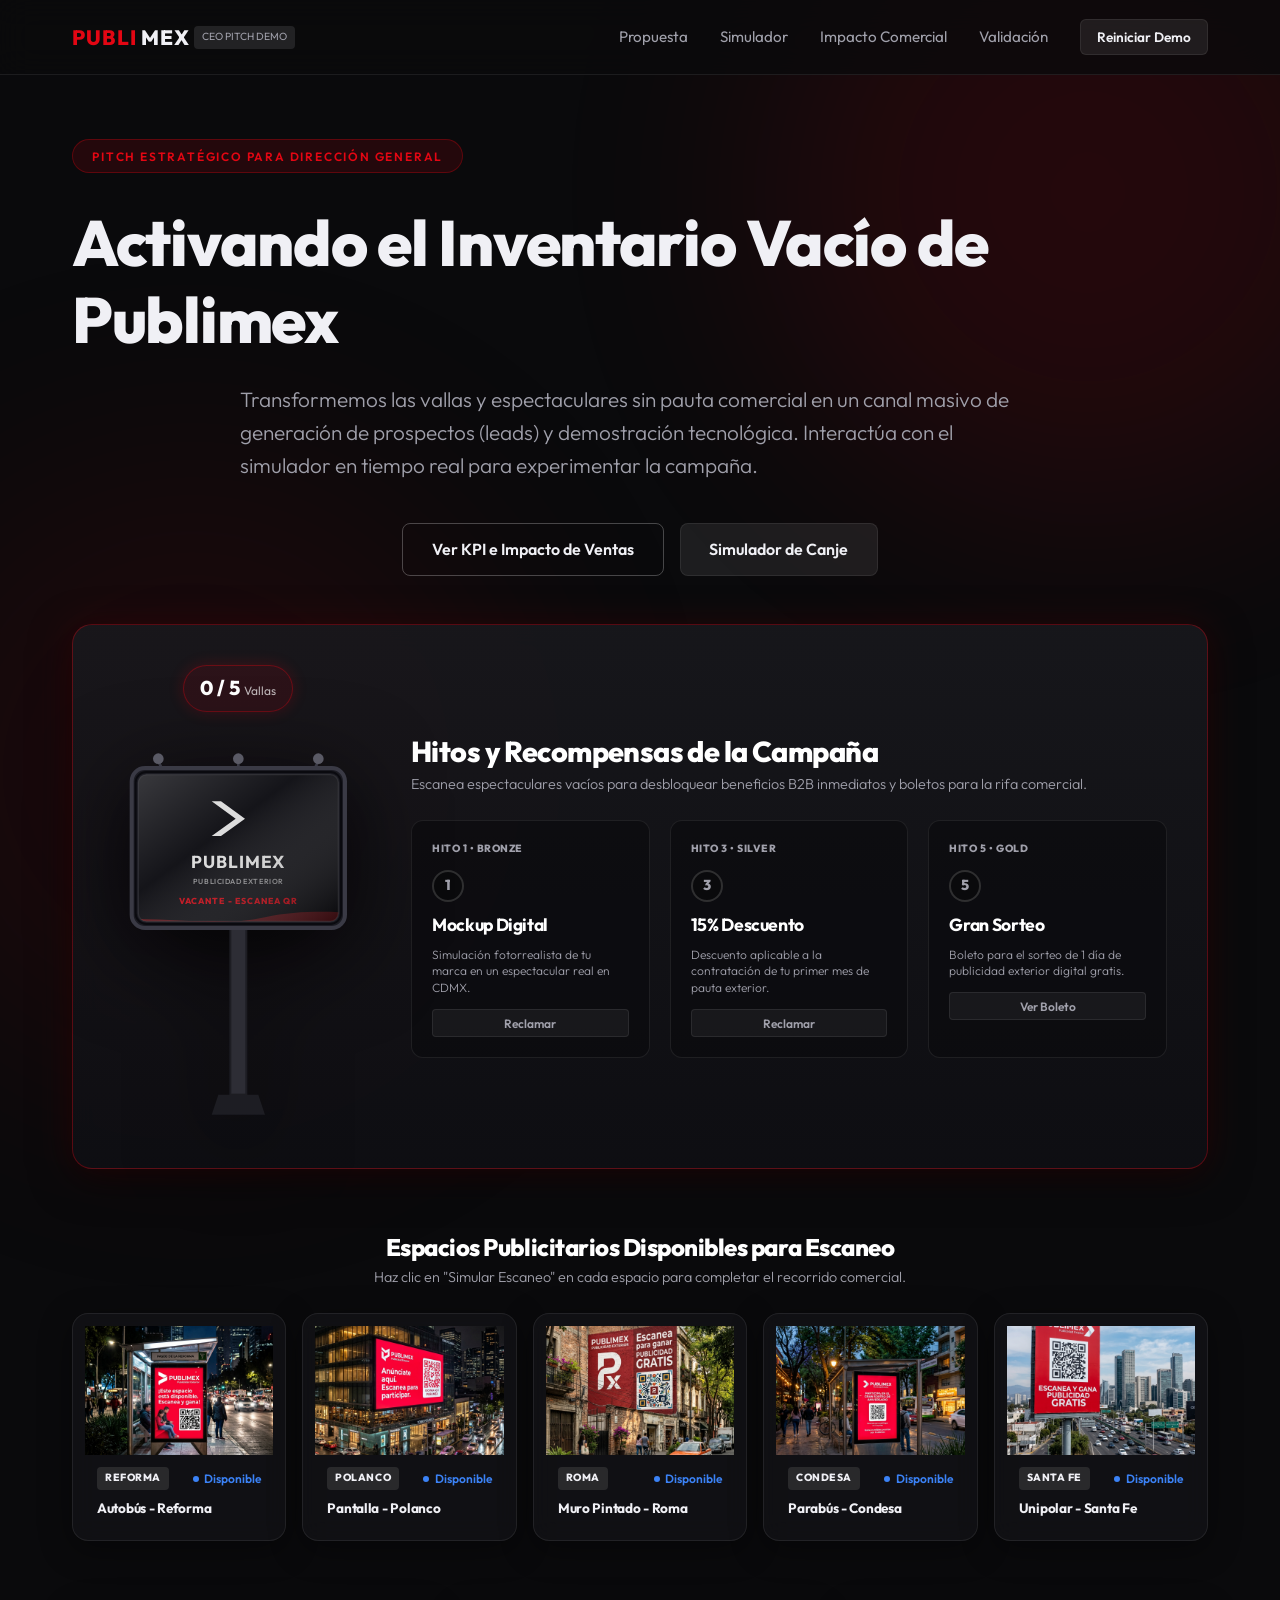
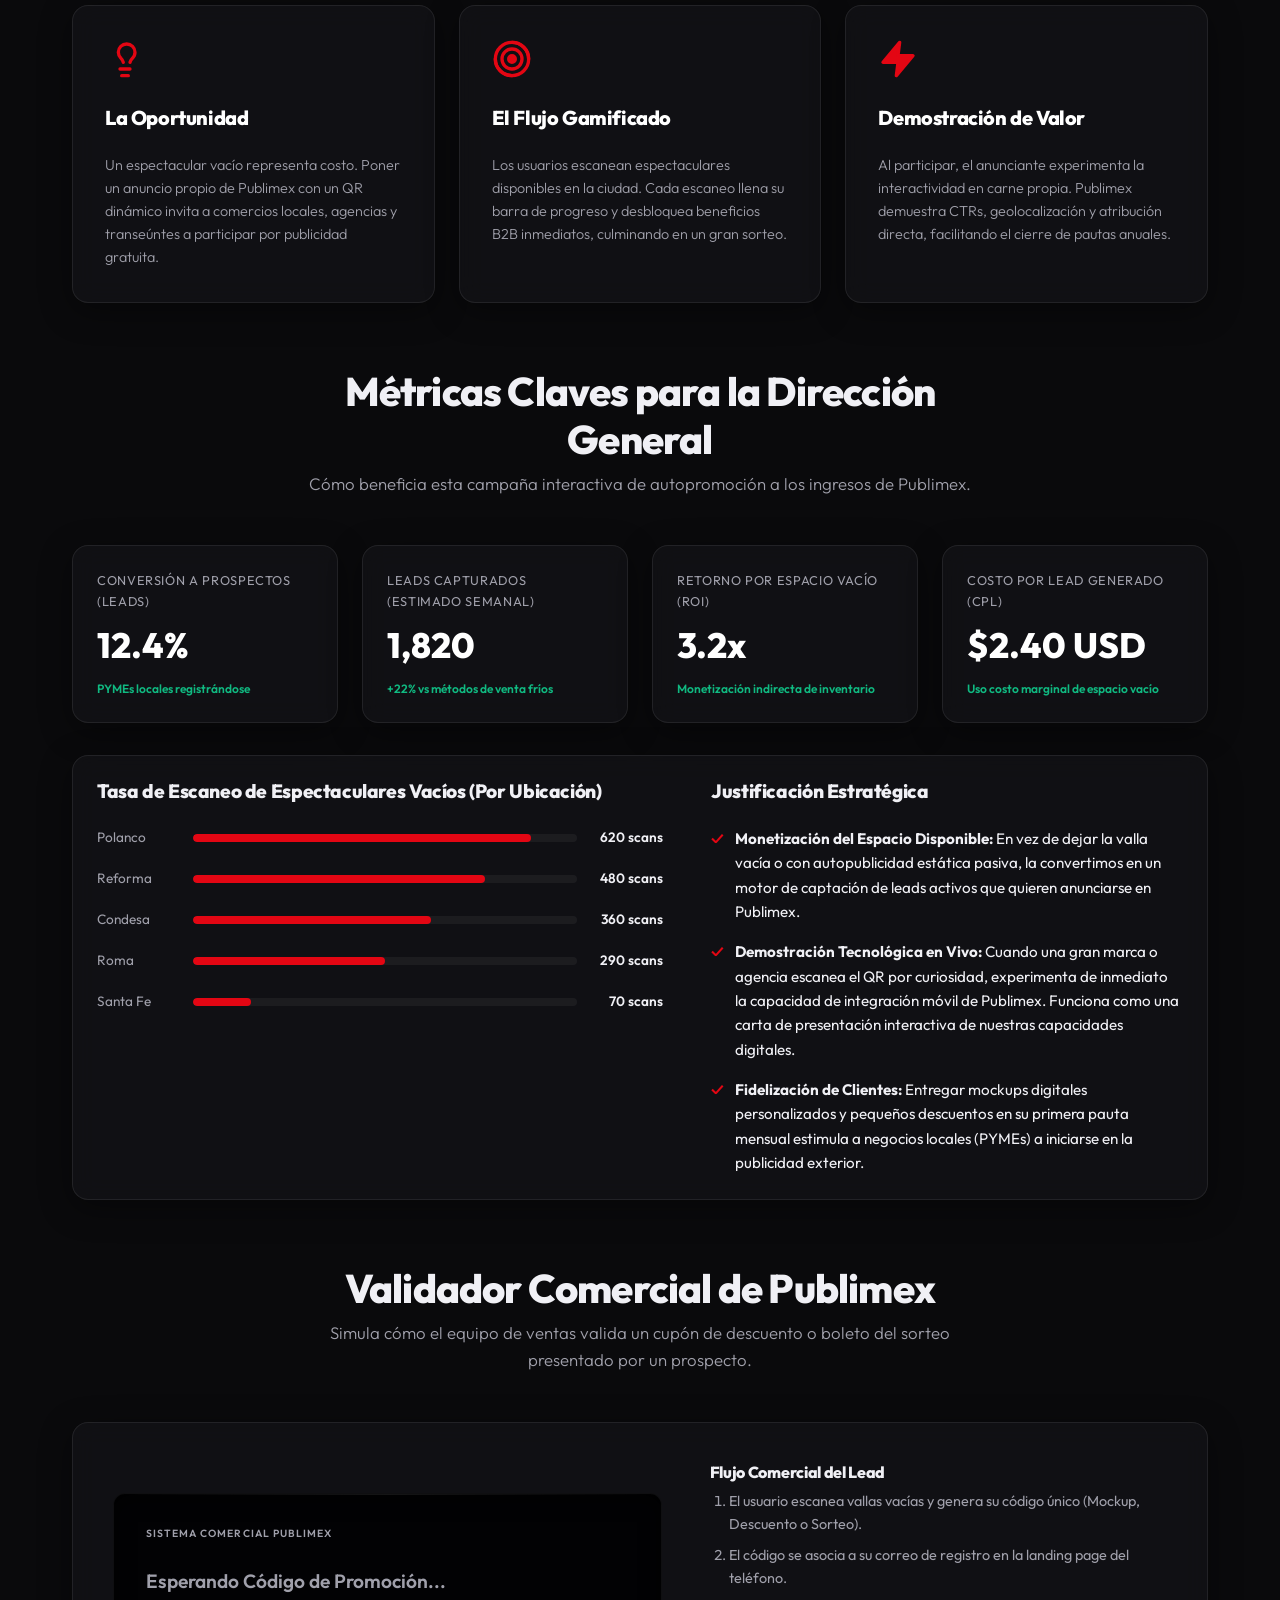
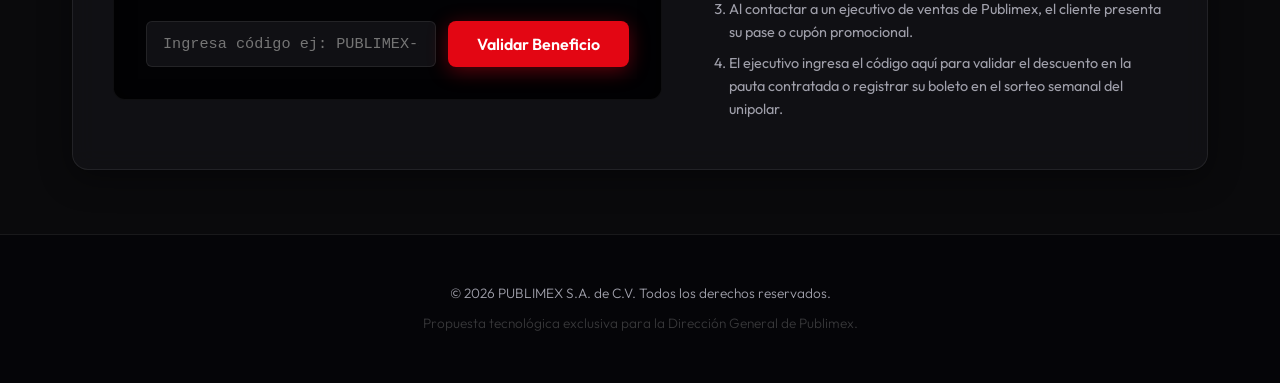
==== index.html @ daa1a169 "Initial commit" ====
<!DOCTYPE html>
<html lang="es">
<head>
  <meta charset="UTF-8">
  <meta name="viewport" content="width=device-width, initial-scale=1.0">
  <title>Propuesta Digital Layer Publimex | Campaña de Inventario Vacío</title>
  <meta name="description" content="Monetiza tu inventario OOH disponible. Campaña interactiva para captar anunciantes y demostrar interactividad móvil mediante códigos QR en espectaculares vacíos.">
  <link rel="preconnect" href="https://fonts.googleapis.com">
  <link rel="preconnect" href="https://fonts.gstatic.com" crossorigin>
  <link href="https://fonts.googleapis.com/css2?family=Outfit:wght@300;400;600;800&display=swap" rel="stylesheet">
  <link rel="stylesheet" href="styles.css">
</head>
<body>
  <!-- Ambient background glow particles -->
  <div class="ambient-glow" id="glow-1"></div>
  <div class="ambient-glow" id="glow-2"></div>

  <!-- Header -->
  <header>
    <div class="header-container">
      <div class="logo">
        <span class="logo-red">PUBLI</span><span>MEX</span> <span class="logo-tag">CEO PITCH DEMO</span>
      </div>
      <nav>
        <a href="#propuesta">Propuesta</a>
        <a href="#demo">Simulador</a>
        <a href="#analiticas">Impacto Comercial</a>
        <a href="#redencion">Validación</a>
        <button class="btn btn-secondary btn-sm" id="reset-campaign">Reiniciar Demo</button>
      </nav>
    </div>
  </header>

  <!-- Demo Workspace (Hero Section) -->
  <section class="workspace-section hero-workspace" id="demo">
    <div class="hero-content text-center">
      <div class="client-badge">PITCH ESTRATÉGICO PARA DIRECCIÓN GENERAL</div>
      <h1>Activando el Inventario Vacío de Publimex</h1>
      <p class="hero-lead">Transformemos las vallas y espectaculares sin pauta comercial en un canal masivo de generación de prospectos (leads) y demostración tecnológica. Interactúa con el simulador en tiempo real para experimentar la campaña.</p>
      <div class="hero-actions" style="margin-bottom: 3rem;">
        <a href="#analiticas" class="btn btn-outline">Ver KPI e Impacto de Ventas</a>
        <a href="#redencion" class="btn btn-secondary">Simulador de Canje</a>
      </div>
    </div>

    <div class="workspace-vertical-layout">
      <!-- Top Row: Prominent Progress Dashboard (SVG Billboard & 3 Milestone Cards) -->
      <div class="progress-dashboard glass-card">
        <div class="progress-dashboard-left">
          <div class="counter-display">
            <span id="scans-count">0</span> / 5 <span class="counter-label">Vallas</span>
          </div>
          <!-- Interactive SVG Digital Billboard Tracker -->
          <div class="bottle-view">
            <svg class="bottle-svg" viewBox="0 0 200 300" xmlns="http://www.w3.org/2000/svg">
              <defs>
                <!-- Screen Clipping Path inside the billboard frame -->
                <clipPath id="screen-clip-path">
                  <rect x="25" y="35" width="150" height="110" rx="6" />
                </clipPath>

                <!-- Liquid/Energy Gradient (Publimex Red Neon) -->
                <linearGradient id="neon-gradient" x1="0%" y1="0%" x2="100%" y2="0%">
                  <stop offset="0%" stop-color="#b0020a" />
                  <stop offset="50%" stop-color="#E30613" />
                  <stop offset="100%" stop-color="#ff2e38" />
                </linearGradient>

                <!-- Highlight Overlay for glass screen reflect -->
                <linearGradient id="screen-glare" x1="0%" y1="0%" x2="100%" y2="100%">
                  <stop offset="0%" stop-color="rgba(255, 255, 255, 0.18)" />
                  <stop offset="40%" stop-color="rgba(255, 255, 255, 0.03)" />
                  <stop offset="100%" stop-color="rgba(0, 0, 0, 0.4)" />
                </linearGradient>
              </defs>

              <!-- Support Pole & Frame Structure -->
              <!-- Unipolar Pole -->
              <rect x="94" y="145" width="12" height="130" fill="#2d2d35" stroke="#1d1d23" stroke-width="1.5" />
              <!-- Unipolar Base/Footing -->
              <path d="M 85,275 L 115,275 L 120,290 L 80,290 Z" fill="#1d1d23" />
              
              <!-- Spotlight bars -->
              <path d="M 40,25 L 45,35 M 100,25 L 100,35 M 160,25 L 155,35" stroke="#3a3a45" stroke-width="2" />
              <!-- Spotlights -->
              <circle cx="40" cy="23" r="4" fill="#5a5a65" />
              <circle cx="100" cy="23" r="4" fill="#5a5a65" />
              <circle cx="160" cy="23" r="4" fill="#5a5a65" />

              <!-- Outer Screen Bezel / Frame -->
              <rect x="20" y="30" width="160" height="120" rx="10" fill="#1b1b22" stroke="#3a3a45" stroke-width="3" />
              <!-- Inner Shadow Bezel -->
              <rect x="23" y="33" width="154" height="114" rx="8" fill="none" stroke="#0a0a0f" stroke-width="1.5" />

              <!-- Screen Area (Clipped by screen dimensions) -->
              <g clip-path="url(#screen-clip-path)">
                <!-- Back screen background (Off State / Dark Grey) -->
                <rect x="25" y="35" width="150" height="110" fill="#0d0d12" />

                <!-- Wave container translating vertically (height 110px) -->
                <!-- Level height: y range from 145 (empty) to 35 (full) -->
                <g id="liquid-level-group" transform="translate(0, 145)">
                  <!-- Background wave -->
                  <path class="wave-bg" d="M 0,0 C 40,-6 80,6 120,-3 C 160,-12 200,-3 240,-6 L 240,150 L 0,150 Z" fill="#ff1f27" opacity="0.3" />
                  <!-- Foreground wave -->
                  <path class="wave-fg" d="M 0,0 C 40,6 80,-6 120,4 C 160,15 200,4 240,8 L 240,150 L 0,150 Z" fill="url(#neon-gradient)" />
                  
                  <!-- Dynamic bubble container managed by JS -->
                  <g id="svg-bubbles-group"></g>
                </g>
                
                <!-- Logo Outline Overlay (Glowing effect inside the screen) -->
                <g opacity="0.85">
                  <!-- Publimex Chevron Arrow Logo (Centered inside screen 25 to 175) -->
                  <!-- Pointing right: 3 chevrons shape -->
                  <path d="M 80,55 L 98,68 L 80,81 L 87,81 L 105,68 L 87,55 Z" fill="#ffffff" />
                  
                  <!-- Slogan / Branding text inside screen -->
                  <text x="100" y="105" fill="#ffffff" font-family="'Outfit', sans-serif" font-weight="bold" font-size="13" text-anchor="middle" letter-spacing="0.05em">PUBLIMEX</text>
                  <text x="100" y="117" fill="rgba(255, 255, 255, 0.6)" font-family="'Outfit', sans-serif" font-weight="600" font-size="5.5" text-anchor="middle" letter-spacing="0.08em">PUBLICIDAD EXTERIOR</text>
                  
                  <text id="screen-status-text" x="100" y="132" fill="#E30613" font-family="'Outfit', sans-serif" font-weight="800" font-size="6.5" text-anchor="middle" letter-spacing="0.1em">SISTEMA INACTIVO</text>
                </g>
              </g>

              <!-- Glass Glare Reflection Overlay (Over screen contents) -->
              <rect x="25" y="35" width="150" height="110" rx="6" fill="url(#screen-glare)" stroke="rgba(255, 255, 255, 0.08)" stroke-width="1" pointer-events="none" />
            </svg>
          </div>
        </div>

        <div class="progress-dashboard-right">
          <div class="progress-right-header">
            <h3>Hitos y Recompensas de la Campaña</h3>
            <p class="progress-sub">Escanea espectaculares vacíos para desbloquear beneficios B2B inmediatos y boletos para la rifa comercial.</p>
          </div>

          <div class="milestones-horizontal-grid">
            <!-- Milestone 1 -->
            <div class="milestone-card" id="milestone-1" data-scans="1">
              <div class="milestone-card-badge">HITO 1 • BRONZE</div>
              <div class="milestone-card-indicator">1</div>
              <h4>Mockup Digital</h4>
              <p>Simulación fotorrealista de tu marca en un espectacular real en CDMX.</p>
              <button class="btn btn-accent btn-xs claim-btn" data-milestone="1" disabled>Reclamar</button>
            </div>

            <!-- Milestone 3 -->
            <div class="milestone-card" id="milestone-3" data-scans="3">
              <div class="milestone-card-badge">HITO 3 • SILVER</div>
              <div class="milestone-card-indicator">3</div>
              <h4>15% Descuento</h4>
              <p>Descuento aplicable a la contratación de tu primer mes de pauta exterior.</p>
              <button class="btn btn-accent btn-xs claim-btn" data-milestone="3" disabled>Reclamar</button>
            </div>

            <!-- Milestone 5 -->
            <div class="milestone-card" id="milestone-5" data-scans="5">
              <div class="milestone-card-badge">HITO 5 • GOLD</div>
              <div class="milestone-card-indicator">5</div>
              <h4>Gran Sorteo</h4>
              <p>Boleto para el sorteo de 1 día de publicidad exterior digital gratis.</p>
              <button class="btn btn-accent btn-xs claim-btn" data-milestone="5" disabled>Ver Boleto</button>
            </div>
          </div>
        </div>
      </div>

      <!-- Bottom Row: 5 Billboard Cards to scan in a single horizontal row -->
      <div class="billboards-horizontal-section">
        <div class="billboards-horizontal-header">
          <h3>Espacios Publicitarios Disponibles para Escaneo</h3>
          <p>Haz clic en "Simular Escaneo" en cada espacio para completar el recorrido comercial.</p>
        </div>
        <div class="billboards-horizontal-row">
          <!-- Billboard 1 -->
          <div class="billboard-card glass-card" id="card-1">
            <div class="card-image-container">
              <img src="assets/reforma.png" alt="Publimex Reforma disponible" class="billboard-image" loading="lazy">
              <div class="scan-overlay">
                <button class="btn btn-primary scan-trigger-btn" data-id="1">Simular Escaneo</button>
              </div>
            </div>
            <div class="card-details">
              <div class="card-header-row">
                <span class="location-badge">REFORMA</span>
                <span class="status-indicator status-idle">Disponible</span>
              </div>
              <h4>Autobús - Reforma</h4>
            </div>
          </div>

          <!-- Billboard 2 -->
          <div class="billboard-card glass-card" id="card-2">
            <div class="card-image-container">
              <img src="assets/polanco.png" alt="Publimex Polanco disponible" class="billboard-image" loading="lazy">
              <div class="scan-overlay">
                <button class="btn btn-primary scan-trigger-btn" data-id="2">Simular Escaneo</button>
              </div>
            </div>
            <div class="card-details">
              <div class="card-header-row">
                <span class="location-badge">POLANCO</span>
                <span class="status-indicator status-idle">Disponible</span>
              </div>
              <h4>Pantalla - Polanco</h4>
            </div>
          </div>

          <!-- Billboard 3 -->
          <div class="billboard-card glass-card" id="card-3">
            <div class="card-image-container">
              <img src="assets/roma.png" alt="Publimex Colonia Roma mural" class="billboard-image" loading="lazy">
              <div class="scan-overlay">
                <button class="btn btn-primary scan-trigger-btn" data-id="3">Simular Escaneo</button>
              </div>
            </div>
            <div class="card-details">
              <div class="card-header-row">
                <span class="location-badge">ROMA</span>
                <span class="status-indicator status-idle">Disponible</span>
              </div>
              <h4>Muro Pintado - Roma</h4>
            </div>
          </div>

          <!-- Billboard 4 -->
          <div class="billboard-card glass-card" id="card-4">
            <div class="card-image-container">
              <img src="assets/condesa.png" alt="Publimex Condesa disponible" class="billboard-image" loading="lazy">
              <div class="scan-overlay">
                <button class="btn btn-primary scan-trigger-btn" data-id="4">Simular Escaneo</button>
              </div>
            </div>
            <div class="card-details">
              <div class="card-header-row">
                <span class="location-badge">CONDESA</span>
                <span class="status-indicator status-idle">Disponible</span>
              </div>
              <h4>Parabús - Condesa</h4>
            </div>
          </div>

          <!-- Billboard 5 -->
          <div class="billboard-card glass-card" id="card-5">
            <div class="card-image-container">
              <img src="assets/santafe.png" alt="Publimex Santa Fe unipolar disponible" class="billboard-image" loading="lazy">
              <div class="scan-overlay">
                <button class="btn btn-primary scan-trigger-btn" data-id="5">Simular Escaneo</button>
              </div>
            </div>
            <div class="card-details">
              <div class="card-header-row">
                <span class="location-badge">SANTA FE</span>
                <span class="status-indicator status-idle">Disponible</span>
              </div>
              <h4>Unipolar - Santa Fe</h4>
            </div>
          </div>
        </div>
      </div>
    </div>
  </section>

  <!-- Proposal Card Grid (Context for CEO) -->
  <section class="context-cards-section" id="propuesta">
    <div class="context-cards-grid">
      <div class="glass-card context-card">
        <div class="context-icon">
          <svg width="40" height="40" viewBox="0 0 24 24" fill="none" stroke="var(--coke-red)" stroke-width="2" stroke-linecap="round" stroke-linejoin="round">
            <path d="M15 14c.2-1 .7-1.7 1.5-2.5 1-.9 1.5-2.2 1.5-3.5A5 5 0 0 0 8 8c0 1 .3 2.2 1.5 3.5.7.7 1.3 1.5 1.5 2.5" />
            <path d="M9 18h6" />
            <path d="M10 22h4" />
          </svg>
        </div>
        <h3>La Oportunidad</h3>
        <p>Un espectacular vacío representa costo. Poner un anuncio propio de Publimex con un QR dinámico invita a comercios locales, agencias y transeúntes a participar por publicidad gratuita.</p>
      </div>
      <div class="glass-card context-card">
        <div class="context-icon">
          <svg width="40" height="40" viewBox="0 0 24 24" fill="none" stroke="var(--coke-red)" stroke-width="2" stroke-linecap="round" stroke-linejoin="round">
            <circle cx="12" cy="12" r="10" />
            <path d="M12 2a10 10 0 0 1 10 10" />
            <path d="M12 22a10 10 0 0 1-10-10" />
            <circle cx="12" cy="12" r="6" />
            <circle cx="12" cy="12" r="2" fill="var(--coke-red)" />
          </svg>
        </div>
        <h3>El Flujo Gamificado</h3>
        <p>Los usuarios escanean espectaculares disponibles en la ciudad. Cada escaneo llena su barra de progreso y desbloquea beneficios B2B inmediatos, culminando en un gran sorteo.</p>
      </div>
      <div class="glass-card context-card">
        <div class="context-icon">
          <svg width="40" height="40" viewBox="0 0 24 24" fill="none" stroke="var(--coke-red)" stroke-width="2" stroke-linecap="round" stroke-linejoin="round">
            <polygon points="13 2 3 14 12 14 11 22 21 10 12 10 13 2" fill="var(--coke-red)" />
          </svg>
        </div>
        <h3>Demostración de Valor</h3>
        <p>Al participar, el anunciante experimenta la interactividad en carne propia. Publimex demuestra CTRs, geolocalización y atribución directa, facilitando el cierre de pautas anuales.</p>
      </div>
    </div>
  </section>

  <!-- Sales Pitch & B2B Analytics Dashboard -->
  <section class="analytics-section" id="analiticas">
    <div class="section-header">
      <h2>Métricas Claves para la Dirección General</h2>
      <p>Cómo beneficia esta campaña interactiva de autopromoción a los ingresos de Publimex.</p>
    </div>

    <div class="analytics-grid">
      <!-- Stat 1 -->
      <div class="stat-card glass-card">
        <span class="stat-label">Conversión a Prospectos (Leads)</span>
        <span class="stat-value">12.4%</span>
        <span class="stat-change positive">PYMEs locales registrándose</span>
      </div>

      <!-- Stat 2 -->
      <div class="stat-card glass-card">
        <span class="stat-label">Leads Capturados (Estimado Semanal)</span>
        <span class="stat-value" id="stats-total-scans">1,820</span>
        <span class="stat-change positive">+22% vs métodos de venta fríos</span>
      </div>

      <!-- Stat 3 -->
      <div class="stat-card glass-card">
        <span class="stat-label">Retorno por Espacio Vacío (ROI)</span>
        <span class="stat-value">3.2x</span>
        <span class="stat-change positive">Monetización indirecta de inventario</span>
      </div>

      <!-- Stat 4 -->
      <div class="stat-card glass-card">
        <span class="stat-label">Costo por Lead Generado (CPL)</span>
        <span class="stat-value">$2.40 USD</span>
        <span class="stat-change positive">Uso costo marginal de espacio vacío</span>
      </div>
    </div>

    <div class="analytics-details glass-card">
      <div class="details-left">
        <h4>Tasa de Escaneo de Espectaculares Vacíos (Por Ubicación)</h4>
        <div class="bar-chart-container">
          <div class="bar-row">
            <span class="bar-label">Polanco</span>
            <div class="bar-track"><div class="bar-fill" style="width: 88%;"></div></div>
            <span class="bar-value">620 scans</span>
          </div>
          <div class="bar-row">
            <span class="bar-label">Reforma</span>
            <div class="bar-track"><div class="bar-fill" style="width: 76%;"></div></div>
            <span class="bar-value">480 scans</span>
          </div>
          <div class="bar-row">
            <span class="bar-label">Condesa</span>
            <div class="bar-track"><div class="bar-fill" style="width: 62%;"></div></div>
            <span class="bar-value">360 scans</span>
          </div>
          <div class="bar-row">
            <span class="bar-label">Roma</span>
            <div class="bar-track"><div class="bar-fill" style="width: 50%;"></div></div>
            <span class="bar-value">290 scans</span>
          </div>
          <div class="bar-row">
            <span class="bar-label">Santa Fe</span>
            <div class="bar-track"><div class="bar-fill" style="width: 15%;"></div></div>
            <span class="bar-value">70 scans</span>
          </div>
        </div>
      </div>

      <div class="details-right">
        <h4>Justificación Estratégica</h4>
        <ul class="pitch-bullets">
          <li><strong>Monetización del Espacio Disponible:</strong> En vez de dejar la valla vacía o con autopublicidad estática pasiva, la convertimos en un motor de captación de leads activos que quieren anunciarse en Publimex.</li>
          <li><strong>Demostración Tecnológica en Vivo:</strong> Cuando una gran marca o agencia escanea el QR por curiosidad, experimenta de inmediato la capacidad de integración móvil de Publimex. Funciona como una carta de presentación interactiva de nuestras capacidades digitales.</li>
          <li><strong>Fidelización de Clientes:</strong> Entregar mockups digitales personalizados y pequeños descuentos en su primera pauta mensual estimula a negocios locales (PYMEs) a iniciarse en la publicidad exterior.</li>
        </ul>
      </div>
    </div>
  </section>

  <!-- Cashier Validation Mockup (Publimex Commercial Office) -->
  <section class="redemption-section" id="redencion">
    <div class="section-header">
      <h2>Validador Comercial de Publimex</h2>
      <p>Simula cómo el equipo de ventas valida un cupón de descuento o boleto del sorteo presentado por un prospecto.</p>
    </div>

    <div class="validation-container glass-card">
      <div class="validator-ui">
        <div class="validator-screen">
          <div class="screen-brand">SISTEMA COMERCIAL PUBLIMEX</div>
          <div id="validator-status" class="status-waiting">Esperando Código de Promoción...</div>
          
          <div class="validator-inputs">
            <input type="text" id="coupon-code-input" placeholder="Ingresa código ej: PUBLIMEX-SILVER-XXXX" maxlength="25">
            <button class="btn btn-primary" id="validate-coupon-btn">Validar Beneficio</button>
          </div>
          
          <div id="validation-response" class="validation-message-box hidden">
            <!-- Dynamic feedback -->
          </div>
        </div>

        <div class="validator-context">
          <h4>Flujo Comercial del Lead</h4>
          <ol class="redemption-steps">
            <li>El usuario escanea vallas vacías y genera su código único (Mockup, Descuento o Sorteo).</li>
            <li>El código se asocia a su correo de registro en la landing page del teléfono.</li>
            <li>Al contactar a un ejecutivo de ventas de Publimex, el cliente presenta su pase o cupón promocional.</li>
            <li>El ejecutivo ingresa el código aquí para validar el descuento en la pauta contratada o registrar su boleto en el sorteo semanal del unipolar.</li>
          </ol>
        </div>
      </div>
    </div>
  </section>

  <!-- Footer -->
  <footer>
    <div class="footer-container">
      <p>&copy; 2026 PUBLIMEX S.A. de C.V. Todos los derechos reservados.</p>
      <p class="footer-note">Propuesta tecnológica exclusiva para la Dirección General de Publimex.</p>
    </div>
  </footer>

  <!-- NATIVE DIALOGS -->

  <!-- Simulated Scanner Modal -->
  <dialog id="scanner-modal" class="modal-dialog">
    <div class="scanner-container">
      <div class="scanner-header">
        <h4>SIMULANDO ESCANEO DE CÓDIGO QR</h4>
        <!-- Fix: explicit class to trigger dialog closing fallback in app.js -->
        <button class="modal-close-btn" commandfor="scanner-modal" command="close">&times;</button>
      </div>
      <div class="scanner-viewport">
        <!-- Visual frame of phone mockup -->
        <div class="scanner-phone-frame">
          <div class="scanner-lens">
            <div class="scanner-laser"></div>
            <!-- Dynamic text/preview -->
            <div class="scanner-aim-box"></div>
            <div class="scanner-info-text">Apuntando al QR de la valla Publimex...</div>
          </div>
        </div>
      </div>
      <div class="scanner-footer">
        <p>El código QR transfiere geolocalización cifrada al servidor para certificar la visita física del usuario.</p>
      </div>
    </div>
  </dialog>

  <!-- Reward Coupon Modal -->
  <dialog id="reward-modal" class="modal-dialog">
    <div class="reward-wallet-card" id="reward-wallet-card-container">
      <div class="wallet-header">
        <div class="wallet-brand">
          <span class="logo-red" style="font-weight: 800; font-size: 0.95rem;">PUBLI</span><span style="font-weight: 800; font-size: 0.95rem; color: #fff;">MEX</span>
        </div>
        <div class="wallet-title-badge" id="reward-badge-type">Bronze Pass</div>
      </div>
      
      <div class="wallet-body">
        <h3 id="reward-wallet-title">Mockup Digital Gratis</h3>
        <p class="wallet-desc" id="reward-wallet-description">Obtén una previsualización fotorrealista de cómo se vería tu marca impresa en un espectacular espectacular Publimex de la Ciudad de México.</p>
        
        <div class="wallet-meta">
          <div>
            <span class="meta-label">CÓDIGO PROMO</span>
            <span class="meta-value font-mono" id="reward-wallet-code">PUBLIMEX-BRONZE-842D</span>
          </div>
          <div>
            <span class="meta-label">EXPIRACIÓN</span>
            <span class="meta-value">31 de Agosto, 2026</span>
          </div>
        </div>
      </div>

      <div class="wallet-footer">
        <!-- Mock barcode -->
        <div class="wallet-barcode">
          <div class="barcode-lines"></div>
          <span class="barcode-text" id="reward-wallet-barcode-txt">PUBLIMEX-BRONZE-842D</span>
        </div>

        <div class="wallet-actions">
          <button class="btn btn-primary btn-sm save-wallet-btn" id="save-wallet-action">Guardar en Apple Wallet</button>
          <button class="btn btn-close-modal" commandfor="reward-modal" command="close">Cerrar</button>
        </div>
      </div>
    </div>
  </dialog>

  <script src="app.js"></script>
</body>
</html>
---- styles.css ----
/* CSS Design System - PUBLIMEX Digital OOH Campaña Autopromocional */

:root {
  --coke-red: #E30613; /* Rojo Publimex */
  --coke-red-dark: #8c040b;
  --coke-red-glow: rgba(227, 6, 19, 0.4);
  --obsidian: #0a0a0c;
  --obsidian-card: rgba(20, 20, 25, 0.65);
  --text-primary: #f0f0f5;
  --text-secondary: #a0a0ab;
  --gold-accent: #d4af37;
  --gold-glow: rgba(212, 175, 55, 0.4);
  --silver-accent: #c0c0c0;
  --bronze-accent: #cd7f32;
  --glass-border: rgba(255, 255, 255, 0.08);
  --glass-border-hover: rgba(227, 6, 19, 0.35);
  --font-sans: 'Outfit', -apple-system, BlinkMacSystemFont, "Segoe UI", Roboto, sans-serif;
}

/* Global Reset */
* {
  box-sizing: border-box;
  margin: 0;
  padding: 0;
  scroll-behavior: smooth;
}

body {
  background-color: var(--obsidian);
  color: var(--text-primary);
  font-family: var(--font-sans);
  line-height: 1.6;
  overflow-x: hidden;
  position: relative;
}

/* Typography */
h1, h2, h3, h4 {
  font-weight: 800;
  letter-spacing: -0.02em;
  line-height: 1.2;
}

h1 {
  font-size: clamp(2.5rem, 5vw, 4.5rem);
  margin-bottom: 1.5rem;
}

h2 {
  font-size: clamp(1.8rem, 3.5vw, 2.5rem);
  text-align: center;
  margin-bottom: 0.5rem;
}

h3 {
  font-size: 1.5rem;
  margin-bottom: 0.75rem;
}

p {
  color: var(--text-secondary);
  font-weight: 300;
}

/* Background Glow Effects */
.ambient-glow {
  position: fixed;
  width: 50vw;
  height: 50vw;
  border-radius: 50%;
  pointer-events: none;
  z-index: -1;
  filter: blur(120px);
  opacity: 0.12;
  transition: opacity 0.5s ease;
}

#glow-1 {
  background: var(--coke-red);
  top: -10vw;
  right: -10vw;
}

#glow-2 {
  background: var(--coke-red-dark);
  bottom: -15vw;
  left: -10vw;
}

/* Header */
header {
  position: sticky;
  top: 0;
  background: rgba(10, 10, 12, 0.8);
  backdrop-filter: blur(16px);
  border-bottom: 1px solid var(--glass-border);
  z-index: 100;
}

.header-container {
  display: flex;
  justify-content: space-between;
  align-items: center;
  max-width: 1200px;
  margin: 0 auto;
  padding: 1.2rem 2rem;
}

.logo {
  font-weight: 800;
  font-size: 1.3rem;
  letter-spacing: 0.05em;
  display: flex;
  align-items: center;
  gap: 0.25rem;
}

.logo-red {
  color: var(--coke-red);
}

.logo-tag {
  font-size: 0.65rem;
  background: rgba(255, 255, 255, 0.1);
  padding: 0.2rem 0.5rem;
  border-radius: 4px;
  color: var(--text-secondary);
  font-weight: 400;
  letter-spacing: 0;
}

nav {
  display: flex;
  align-items: center;
  gap: 2rem;
}

nav a {
  color: var(--text-secondary);
  text-decoration: none;
  font-size: 0.95rem;
  font-weight: 400;
  transition: color 0.3s ease;
}

nav a:hover {
  color: var(--text-primary);
}

/* Buttons */
.btn {
  display: inline-flex;
  align-items: center;
  justify-content: center;
  font-family: var(--font-sans);
  font-weight: 600;
  border-radius: 8px;
  padding: 0.8rem 1.8rem;
  font-size: 1rem;
  cursor: pointer;
  transition: all 0.3s cubic-bezier(0.16, 1, 0.3, 1);
  text-decoration: none;
  border: none;
}

.btn-primary {
  background: var(--coke-red);
  color: #fff;
  box-shadow: 0 4px 20px var(--coke-red-glow);
}

.btn-primary:hover:not(:disabled) {
  background: #ff202d;
  transform: translateY(-2px);
  box-shadow: 0 6px 25px rgba(227, 6, 19, 0.6);
}

.btn-primary:disabled {
  opacity: 0.5;
  cursor: not-allowed;
  box-shadow: none;
}

.btn-secondary {
  background: rgba(255, 255, 255, 0.08);
  color: var(--text-primary);
  border: 1px solid var(--glass-border);
}

.btn-secondary:hover {
  background: rgba(255, 255, 255, 0.15);
}

.btn-outline {
  background: transparent;
  color: var(--text-primary);
  border: 1px solid rgba(255, 255, 255, 0.25);
}

.btn-outline:hover {
  background: rgba(255, 255, 255, 0.05);
  border-color: var(--text-primary);
}

.btn-accent {
  background: var(--coke-red);
  color: white;
  box-shadow: 0 2px 10px var(--coke-red-glow);
}

.btn-accent:hover:not(:disabled) {
  background: #ff202d;
  transform: scale(1.05);
  box-shadow: 0 4px 15px rgba(227, 6, 19, 0.6);
}

.btn-accent:disabled {
  background: rgba(255, 255, 255, 0.05);
  color: var(--text-secondary);
  border: 1px solid var(--glass-border);
  box-shadow: none;
  cursor: not-allowed;
}

.btn-sm {
  padding: 0.5rem 1rem;
  font-size: 0.85rem;
  border-radius: 6px;
}

.btn-xs {
  padding: 0.35rem 0.75rem;
  font-size: 0.75rem;
  border-radius: 4px;
}

/* Glassmorphism Panel base */
.glass-card {
  background: var(--obsidian-card);
  backdrop-filter: blur(12px);
  -webkit-backdrop-filter: blur(12px);
  border: 1px solid var(--glass-border);
  border-radius: 16px;
  padding: 1.5rem;
  box-shadow: 0 8px 32px rgba(0, 0, 0, 0.4);
  transition: border-color 0.4s ease, box-shadow 0.4s ease;
}

/* Hero Section */
.hero {
  max-width: 1200px;
  margin: 0 auto;
  padding: 5rem 2rem 3rem;
  text-align: center;
  position: relative;
}

.client-badge {
  display: inline-block;
  font-size: 0.75rem;
  font-weight: 600;
  letter-spacing: 0.15em;
  background: rgba(227, 6, 19, 0.12);
  color: var(--coke-red);
  border: 1px solid rgba(227, 6, 19, 0.3);
  padding: 0.4rem 1.2rem;
  border-radius: 100px;
  margin-bottom: 2rem;
}

.hero h1 {
  background: linear-gradient(135deg, #ffffff 40%, rgba(255,255,255,0.7) 100%);
  -webkit-background-clip: text;
  -webkit-text-fill-color: transparent;
}

.hero-lead {
  max-width: 800px;
  margin: 0 auto 2.5rem;
  font-size: clamp(1.1rem, 2vw, 1.3rem);
  font-weight: 300;
}

.hero-actions {
  display: flex;
  justify-content: center;
  gap: 1rem;
}

/* Context Cards Section */
.context-cards-section {
  max-width: 1200px;
  margin: 0 auto 4rem;
  padding: 0 2rem;
}

.context-cards-grid {
  display: grid;
  grid-template-columns: repeat(3, 1fr);
  gap: 1.5rem;
}

.context-card {
  display: flex;
  flex-direction: column;
  gap: 0.75rem;
  padding: 2rem;
  text-align: left;
}

.context-icon {
  font-size: 2.2rem;
}

.context-card h3 {
  font-size: 1.25rem;
  color: white;
}

.context-card p {
  font-size: 0.9rem;
}

/* Sections Common */
.workspace-section, .redemption-section, .analytics-section {
  max-width: 1200px;
  margin: 4rem auto;
  padding: 0 2rem;
}

.section-header {
  text-align: center;
  max-width: 700px;
  margin: 0 auto 3rem;
}

.section-header p {
  font-size: 1.05rem;
  margin-top: 0.5rem;
}

/* Workspace Vertical Layout */
.workspace-vertical-layout {
  display: flex;
  flex-direction: column;
  gap: 3rem;
  width: 100%;
}

/* Progress Dashboard (Top Row) */
.progress-dashboard {
  display: flex;
  flex-direction: row;
  align-items: center;
  gap: 3rem;
  padding: 2.5rem;
  border: 1px solid rgba(227, 6, 19, 0.35);
  box-shadow: 0 0 35px rgba(227, 6, 19, 0.12), 0 10px 40px rgba(0, 0, 0, 0.6);
  background: linear-gradient(180deg, rgba(25, 25, 30, 0.85) 0%, rgba(15, 15, 20, 0.85) 100%);
  border-radius: 20px;
  transition: border-color 0.4s, box-shadow 0.4s;
}

.progress-dashboard:hover {
  border-color: rgba(227, 6, 19, 0.5);
  box-shadow: 0 0 45px rgba(227, 6, 19, 0.25), 0 12px 48px rgba(0, 0, 0, 0.7);
}

.progress-dashboard-left {
  width: 250px;
  display: flex;
  flex-direction: column;
  align-items: center;
}

.progress-dashboard-right {
  flex: 1;
  display: flex;
  flex-direction: column;
  gap: 1.5rem;
}

.progress-right-header h3 {
  font-size: 1.8rem;
  color: white;
  margin-bottom: 0.25rem;
}

.progress-sub {
  font-size: 0.9rem;
  color: var(--text-secondary);
}

/* Milestones Horizontal Grid */
.milestones-horizontal-grid {
  display: grid;
  grid-template-columns: repeat(3, 1fr);
  gap: 1.25rem;
}

.milestone-card {
  background: rgba(10, 10, 14, 0.6);
  border: 1px solid var(--glass-border);
  border-radius: 12px;
  padding: 1.25rem;
  display: flex;
  flex-direction: column;
  gap: 0.75rem;
  transition: all 0.4s cubic-bezier(0.16, 1, 0.3, 1);
}

.milestone-card-badge {
  font-size: 0.65rem;
  font-weight: 800;
  color: var(--text-secondary);
  letter-spacing: 0.05em;
}

.milestone-card-indicator {
  width: 32px;
  height: 32px;
  border-radius: 50%;
  border: 2px solid rgba(255, 255, 255, 0.15);
  background: var(--obsidian);
  display: flex;
  align-items: center;
  justify-content: center;
  font-weight: 800;
  font-size: 0.9rem;
  color: var(--text-secondary);
  transition: all 0.4s ease;
}

.milestone-card h4 {
  font-size: 1.1rem;
  font-weight: 700;
  color: white;
}

.milestone-card p {
  font-size: 0.75rem;
  line-height: 1.4;
  color: var(--text-secondary);
}

/* Milestone Card States */
.milestone-card.completed {
  border-color: var(--coke-red);
  box-shadow: 0 0 15px rgba(227, 6, 19, 0.15);
}

.milestone-card.completed .milestone-card-indicator {
  background: var(--coke-red);
  border-color: var(--coke-red);
  color: white;
  box-shadow: 0 0 12px var(--coke-red-glow);
}

.milestone-card.unlocked {
  border-color: #ffd700;
  box-shadow: 0 0 25px var(--gold-glow);
  animation: card-pulse-gold 2s infinite;
}

.milestone-card.unlocked .milestone-card-indicator {
  background: #ffd700;
  border-color: #ffd700;
  color: #000;
  box-shadow: 0 0 12px var(--gold-glow);
}

.milestone-card.unlocked h4 {
  color: #ffd700;
}

@keyframes card-pulse-gold {
  0% { box-shadow: 0 0 15px rgba(255, 215, 0, 0.3); }
  50% { box-shadow: 0 0 25px rgba(255, 215, 0, 0.6); }
  100% { box-shadow: 0 0 15px rgba(255, 215, 0, 0.3); }
}

/* Bottle / SVG Container View */
.bottle-view {
  flex: 1;
  display: flex;
  flex-direction: column;
  align-items: center;
  position: relative;
  height: 440px;
}

.counter-display {
  font-size: 1.25rem;
  font-weight: 800;
  margin-bottom: 1rem;
  background: rgba(227, 6, 19, 0.1);
  padding: 0.4rem 1rem;
  border-radius: 30px;
  border: 1px solid rgba(227, 6, 19, 0.35);
  color: white;
  box-shadow: 0 0 15px rgba(227, 6, 19, 0.2);
}

.counter-label {
  font-size: 0.75rem;
  font-weight: 400;
  color: rgba(255, 255, 255, 0.7);
}

.bottle-svg {
  height: 400px;
  width: auto;
  filter: drop-shadow(0 20px 45px rgba(0, 0, 0, 0.8));
}

/* SVG Liquid & Wave animations */
#liquid-level-group {
  transition: transform 1.2s cubic-bezier(0.25, 1, 0.5, 1);
}

.wave-fg {
  animation: wave-fg-move 4s linear infinite;
  transform-origin: bottom center;
}

.wave-bg {
  animation: wave-bg-move 6s linear infinite;
  transform-origin: bottom center;
}

@keyframes wave-fg-move {
  0% { transform: translateX(0); }
  100% { transform: translateX(-120px); }
}

@keyframes wave-bg-move {
  0% { transform: translateX(-120px); }
  100% { transform: translateX(0); }
}

/* Billboards Horizontal Section (Bottom Row) */
.billboards-horizontal-section {
  display: flex;
  flex-direction: column;
  gap: 1.5rem;
  margin-top: 1rem;
}

.billboards-horizontal-header {
  text-align: center;
}

.billboards-horizontal-header h3 {
  font-size: 1.5rem;
  color: white;
  margin-bottom: 0.25rem;
}

.billboards-horizontal-header p {
  font-size: 0.9rem;
  color: var(--text-secondary);
}

.billboards-horizontal-row {
  display: grid;
  grid-template-columns: repeat(5, 1fr);
  gap: 1rem;
}

.billboard-card {
  padding: 0.75rem;
  overflow: hidden;
  display: flex;
  flex-direction: column;
  height: 100%;
}

.billboard-card:hover {
  border-color: var(--glass-border-hover);
  box-shadow: 0 8px 32px var(--coke-red-glow);
}

.card-image-container {
  position: relative;
  width: 100%;
  aspect-ratio: 16 / 11;
  background: #121215;
  overflow: hidden;
}

.billboard-image {
  width: 100%;
  height: 100%;
  object-fit: cover;
  transition: transform 0.5s ease;
}

.billboard-card:hover .billboard-image {
  transform: scale(1.05);
}

.scan-overlay {
  position: absolute;
  inset: 0;
  background: rgba(5, 5, 8, 0.4);
  backdrop-filter: blur(1px);
  display: flex;
  align-items: center;
  justify-content: center;
  opacity: 0;
  transition: opacity 0.3s ease, backdrop-filter 0.3s ease;
}

.billboard-card:hover .scan-overlay {
  opacity: 1;
  backdrop-filter: blur(4px);
}

.card-details {
  padding: 0.75rem;
  display: flex;
  flex-direction: column;
  gap: 0.35rem;
  flex: 1;
}

.card-details h4 {
  font-size: 0.85rem;
  font-weight: 700;
  margin-top: 0.25rem;
  white-space: nowrap;
  overflow: hidden;
  text-overflow: ellipsis;
}

.card-header-row {
  display: flex;
  justify-content: space-between;
  align-items: center;
}

.location-badge {
  font-size: 0.65rem;
  font-weight: 800;
  background: rgba(255, 255, 255, 0.1);
  padding: 0.2rem 0.5rem;
  border-radius: 4px;
  letter-spacing: 0.05em;
}

.status-indicator {
  font-size: 0.75rem;
  font-weight: 600;
  display: flex;
  align-items: center;
  gap: 0.35rem;
}

.status-indicator::before {
  content: '';
  width: 6px;
  height: 6px;
  border-radius: 50%;
}

.status-idle {
  color: #3b82f6;
}

.status-idle::before {
  background: #3b82f6;
  animation: pulse-blue 1.5s infinite;
}

.status-scanned {
  color: #10b981;
}

.status-scanned::before {
  background: #10b981;
}

@keyframes pulse-blue {
  0% { transform: scale(1); opacity: 1; }
  50% { transform: scale(1.5); opacity: 0.4; }
  100% { transform: scale(1); opacity: 1; }
}

.billboard-card.scanned {
  border-color: rgba(16, 185, 129, 0.3);
}

.billboard-card.scanned .scan-overlay {
  display: none;
}

/* Cashier Validation Section */
.validation-container {
  padding: 2.5rem;
}

.validator-ui {
  display: grid;
  grid-template-columns: 1.2fr 1fr;
  gap: 3rem;
  align-items: center;
}

.validator-screen {
  background: #020204;
  border-radius: 12px;
  border: 1px solid rgba(255, 255, 255, 0.05);
  padding: 2rem;
  min-height: 200px;
  display: flex;
  flex-direction: column;
  justify-content: space-between;
  position: relative;
  overflow: hidden;
  box-shadow: inset 0 4px 20px rgba(0,0,0,0.8);
}

.validator-screen::before {
  content: '';
  position: absolute;
  top: 0; left: 0; right: 0; height: 1px;
  background: linear-gradient(90deg, transparent, rgba(255,255,255,0.08), transparent);
}

.screen-brand {
  font-size: 0.65rem;
  letter-spacing: 0.1em;
  color: var(--text-secondary);
  font-weight: 600;
  text-transform: uppercase;
}

#validator-status {
  font-size: 1.2rem;
  font-weight: 600;
  margin: 1.5rem 0;
  transition: color 0.3s;
}

.status-waiting { color: var(--text-secondary); }
.status-success-txt { color: #10b981; }
.status-error-txt { color: var(--coke-red); }

.validator-inputs {
  display: flex;
  gap: 0.75rem;
}

.validator-inputs input {
  flex: 1;
  background: #101014;
  border: 1px solid var(--glass-border);
  color: white;
  border-radius: 6px;
  padding: 0.6rem 1rem;
  font-family: monospace;
  font-size: 0.95rem;
  outline: none;
  transition: border-color 0.3s;
}

.validator-inputs input:focus {
  border-color: var(--coke-red);
}

.validation-message-box {
  margin-top: 1rem;
  padding: 0.75rem 1rem;
  border-radius: 6px;
  font-size: 0.85rem;
}

.validation-message-box.success {
  background: rgba(16, 185, 129, 0.1);
  border: 1px solid rgba(16, 185, 129, 0.2);
  color: #10b981;
}

.validation-message-box.error {
  background: rgba(227, 6, 19, 0.1);
  border: 1px solid rgba(227, 6, 19, 0.2);
  color: #fca5a5;
}

.hidden {
  display: none !important;
}

.validator-context h4 {
  margin-bottom: 0.5rem;
}

.redemption-steps {
  padding-left: 1.2rem;
  font-size: 0.9rem;
}

.redemption-steps li {
  margin-bottom: 0.5rem;
  color: var(--text-secondary);
}

/* Analytics Dashboard */
.analytics-grid {
  display: grid;
  grid-template-columns: repeat(auto-fit, minmax(240px, 1fr));
  gap: 1.5rem;
  margin-bottom: 2rem;
}

.stat-card {
  display: flex;
  flex-direction: column;
  gap: 0.35rem;
}

.stat-label {
  font-size: 0.8rem;
  color: var(--text-secondary);
  text-transform: uppercase;
  letter-spacing: 0.05em;
}

.stat-value {
  font-size: 2.2rem;
  font-weight: 800;
  color: white;
}

.stat-change {
  font-size: 0.75rem;
  font-weight: 600;
}

.stat-change.positive {
  color: #10b981;
}

.analytics-details {
  display: grid;
  grid-template-columns: 1.2fr 1fr;
  gap: 3rem;
}

.details-left h4, .details-right h4 {
  margin-bottom: 1.5rem;
  font-size: 1.2rem;
}

/* Bar Chart */
.bar-chart-container {
  display: flex;
  flex-direction: column;
  gap: 1.2rem;
}

.bar-row {
  display: flex;
  align-items: center;
  gap: 1rem;
}

.bar-label {
  width: 80px;
  font-size: 0.85rem;
  color: var(--text-secondary);
}

.bar-track {
  flex: 1;
  height: 8px;
  background: rgba(255, 255, 255, 0.05);
  border-radius: 4px;
  overflow: hidden;
}

.bar-fill {
  height: 100%;
  background: var(--coke-red);
  border-radius: 4px;
  transition: width 1.5s cubic-bezier(0.16, 1, 0.3, 1);
}

.bar-value {
  width: 70px;
  text-align: right;
  font-weight: 600;
  font-size: 0.85rem;
}

.pitch-bullets {
  list-style: none;
  display: flex;
  flex-direction: column;
  gap: 1rem;
}

.pitch-bullets li {
  position: relative;
  padding-left: 1.5rem;
  font-size: 0.95rem;
}

.pitch-bullets li::before {
  content: '✓';
  position: absolute;
  left: 0;
  color: var(--coke-red);
  font-weight: bold;
}

/* Footer */
footer {
  border-top: 1px solid var(--glass-border);
  background: #050508;
  padding: 3rem 2rem;
  text-align: center;
}

.footer-container {
  max-width: 1200px;
  margin: 0 auto;
  display: flex;
  flex-direction: column;
  gap: 0.5rem;
  font-size: 0.85rem;
}

.footer-note {
  color: rgba(255,255,255,0.2);
}

/* MODAL DIALOGS - Premium top layer animations */

.modal-dialog {
  border: none;
  background: transparent;
  padding: 0;
  margin: auto;
  outline: none;
}

/* Animation triggers on display transition */
.modal-dialog {
  opacity: 0;
  transform: scale(0.95) translateY(15px);
  transition: 
    opacity 0.4s ease, 
    transform 0.4s cubic-bezier(0.34, 1.56, 0.64, 1), 
    display 0.4s allow-discrete, 
    overlay 0.4s allow-discrete;
}

.modal-dialog[open] {
  opacity: 1;
  transform: scale(1) translateY(0);
}

@starting-style {
  .modal-dialog[open] {
    opacity: 0;
    transform: scale(0.95) translateY(15px);
  }
}

.modal-dialog::backdrop {
  background: rgba(0, 0, 0, 0);
  backdrop-filter: blur(0px);
  transition: 
    background-color 0.4s ease, 
    backdrop-filter 0.4s ease, 
    display 0.4s allow-discrete, 
    overlay 0.4s allow-discrete;
}

.modal-dialog[open]::backdrop {
  background: rgba(5, 5, 8, 0.85);
  backdrop-filter: blur(12px);
}

@starting-style {
  .modal-dialog[open]::backdrop {
    background: rgba(0, 0, 0, 0);
    backdrop-filter: blur(0px);
  }
}

/* Scanner Layout */
.scanner-container {
  background: var(--obsidian);
  border: 1px solid var(--glass-border);
  border-radius: 16px;
  width: 420px;
  overflow: hidden;
  box-shadow: 0 24px 64px rgba(0,0,0,0.8);
}

.scanner-header {
  display: flex;
  justify-content: space-between;
  align-items: center;
  padding: 1.25rem 1.5rem;
  border-bottom: 1px solid var(--glass-border);
}

.scanner-header h4 {
  font-size: 0.85rem;
  color: var(--text-secondary);
  letter-spacing: 0.05em;
}

.modal-close-btn {
  background: transparent;
  border: none;
  color: var(--text-secondary);
  font-size: 1.8rem;
  line-height: 1;
  cursor: pointer;
}

.modal-close-btn:hover {
  color: white;
}

.scanner-viewport {
  padding: 1.5rem;
  display: flex;
  justify-content: center;
  align-items: center;
  background: #020204;
}

.scanner-phone-frame {
  width: 100%;
  aspect-ratio: 1;
  border-radius: 12px;
  border: 2px solid rgba(255,255,255,0.1);
  overflow: hidden;
  position: relative;
}

.scanner-lens {
  width: 100%;
  height: 100%;
  background: repeating-linear-gradient(
    0deg,
    rgba(255, 255, 255, 0.02) 0px,
    rgba(255, 255, 255, 0.02) 2px,
    transparent 2px,
    transparent 4px
  );
  position: relative;
  display: flex;
  justify-content: center;
  align-items: center;
}

.scanner-laser {
  position: absolute;
  left: 0; right: 0;
  height: 3px;
  background: linear-gradient(90deg, transparent, var(--coke-red), transparent);
  box-shadow: 0 0 12px var(--coke-red);
  animation: scan-laser-anim 2s ease-in-out infinite;
  z-index: 10;
}

@keyframes scan-laser-anim {
  0% { top: 10%; }
  50% { top: 90%; }
  100% { top: 10%; }
}

.scanner-aim-box {
  width: 160px;
  height: 160px;
  border: 2px solid var(--coke-red);
  border-radius: 12px;
  position: relative;
  box-shadow: 0 0 20px rgba(227, 6, 19, 0.15);
}

.scanner-aim-box::before, .scanner-aim-box::after {
  content: '';
  position: absolute;
  width: 20px;
  height: 20px;
  border-color: white;
  border-style: solid;
  border-width: 0;
}

/* Aim Box Corner Highlights */
.scanner-aim-box::before {
  top: -2px; left: -2px;
  border-top-width: 4px; border-left-width: 4px;
  border-top-left-radius: 8px;
}
.scanner-aim-box::after {
  bottom: -2px; right: -2px;
  border-bottom-width: 4px; border-right-width: 4px;
  border-bottom-right-radius: 8px;
}

.scanner-info-text {
  position: absolute;
  bottom: 1.5rem;
  font-size: 0.8rem;
  color: var(--text-secondary);
}

.scanner-footer {
  padding: 1.25rem 1.5rem;
  border-top: 1px solid var(--glass-border);
  font-size: 0.75rem;
  text-align: center;
}

/* Wallet Pass Reward Layout */
.reward-wallet-card {
  background: #1a1a1f;
  border: 1px solid var(--glass-border);
  border-radius: 18px;
  width: 360px;
  overflow: hidden;
  box-shadow: 0 24px 64px rgba(0,0,0,0.9);
  position: relative;
}

.reward-wallet-card::after {
  content: '';
  position: absolute;
  left: 0; right: 0; top: 0; height: 4px;
  background: var(--coke-red);
}

/* Silver/Gold Theme overlays */
.reward-wallet-card.wallet-theme-silver::after {
  background: var(--silver-accent);
}
.reward-wallet-card.wallet-theme-gold::after {
  background: var(--gold-accent);
}

.wallet-header {
  padding: 1.5rem;
  display: flex;
  justify-content: space-between;
  align-items: center;
  border-bottom: 1px dashed rgba(255,255,255,0.08);
}

.wallet-title-badge {
  font-size: 0.65rem;
  font-weight: 800;
  text-transform: uppercase;
  padding: 0.25rem 0.6rem;
  border-radius: 4px;
  letter-spacing: 0.05em;
  background: rgba(255, 255, 255, 0.1);
}

.reward-wallet-card.wallet-theme-silver .wallet-title-badge {
  background: rgba(192, 192, 192, 0.15);
  color: white;
  border: 1px solid rgba(192,192,192,0.3);
}

.reward-wallet-card.wallet-theme-gold .wallet-title-badge {
  background: rgba(212, 175, 55, 0.15);
  color: var(--gold-accent);
  border: 1px solid rgba(212, 175, 55, 0.3);
}

.wallet-body {
  padding: 1.5rem;
  display: flex;
  flex-direction: column;
  gap: 0.75rem;
}

.wallet-body h3 {
  font-size: 1.4rem;
  color: white;
}

.wallet-desc {
  font-size: 0.8rem;
  line-height: 1.4;
}

.wallet-meta {
  display: grid;
  grid-template-columns: 1fr 1fr;
  gap: 1rem;
  margin-top: 0.75rem;
}

.meta-label {
  display: block;
  font-size: 0.6rem;
  color: var(--text-secondary);
  text-transform: uppercase;
}

.meta-value {
  font-size: 0.85rem;
  font-weight: 600;
  color: white;
}

.font-mono {
  font-family: monospace;
}

.wallet-footer {
  padding: 1.5rem;
  background: rgba(255, 255, 255, 0.02);
  border-top: 1px dashed rgba(255,255,255,0.08);
  display: flex;
  flex-direction: column;
  align-items: center;
  gap: 1.25rem;
}

.wallet-barcode {
  display: flex;
  flex-direction: column;
  align-items: center;
  gap: 0.35rem;
  width: 100%;
}

.barcode-lines {
  height: 50px;
  width: 80%;
  background: repeating-linear-gradient(
    90deg,
    white,
    white 2px,
    transparent 2px,
    transparent 5px,
    white 5px,
    white 6px,
    transparent 6px,
    transparent 8px
  );
  opacity: 0.85;
}

.barcode-text {
  font-size: 0.65rem;
  font-family: monospace;
  color: var(--text-secondary);
}

.wallet-actions {
  display: flex;
  flex-direction: column;
  gap: 0.5rem;
  width: 100%;
}

.btn-close-modal {
  background: transparent;
  color: var(--text-secondary);
  border: none;
  font-size: 0.85rem;
  cursor: pointer;
  padding: 0.4rem;
}

.btn-close-modal:hover {
  color: white;
}

/* Responsiveness */
@media (max-width: 900px) {
  .progress-dashboard {
    flex-direction: column;
    padding: 1.5rem;
    gap: 2rem;
  }
  .progress-dashboard-left {
    width: 100%;
  }
  .milestones-horizontal-grid {
    grid-template-columns: 1fr;
    width: 100%;
  }
  .billboards-horizontal-row {
    grid-template-columns: repeat(2, 1fr);
  }
  .validator-ui, .analytics-details, .context-cards-grid {
    grid-template-columns: 1fr;
    gap: 2rem;
  }
}

@media (max-width: 500px) {
  .hero-actions {
    flex-direction: column;
    width: 100%;
  }
  .btn {
    width: 100%;
  }
  .billboards-horizontal-row {
    grid-template-columns: 1fr;
  }
}
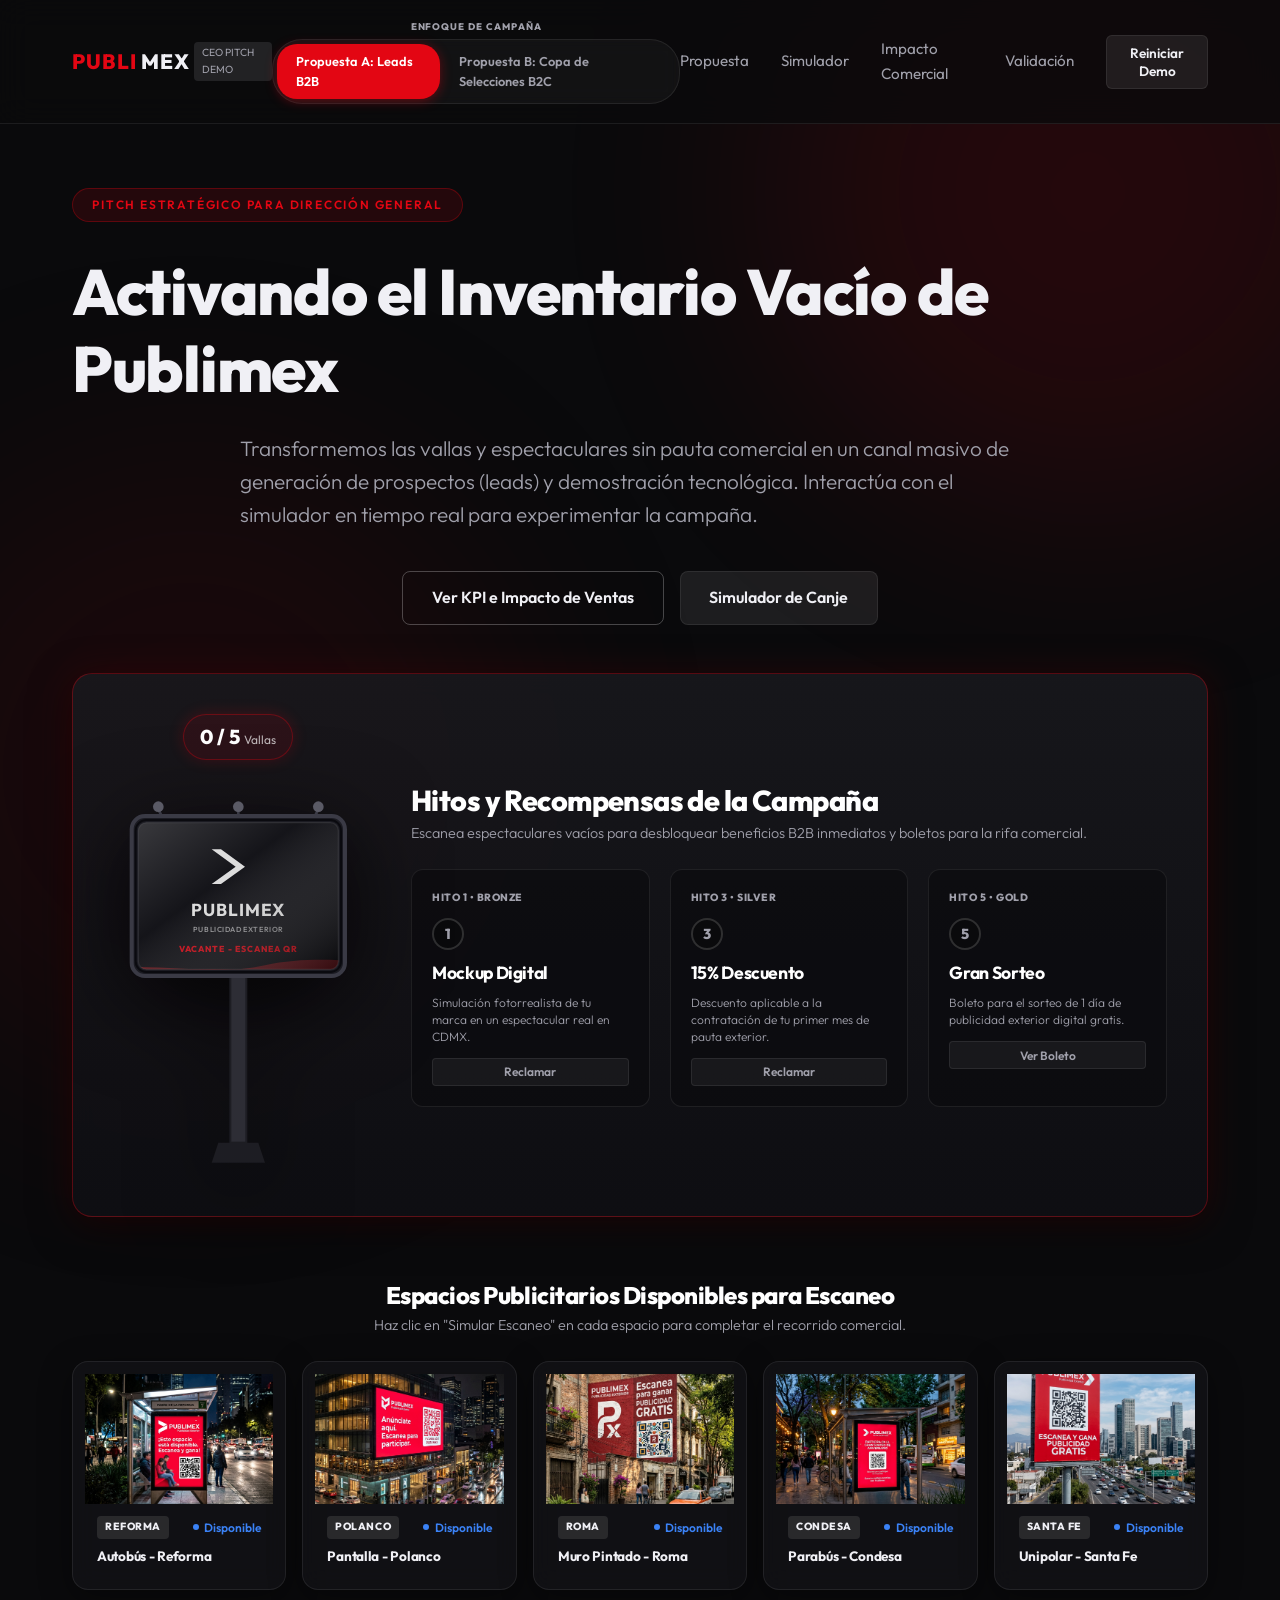
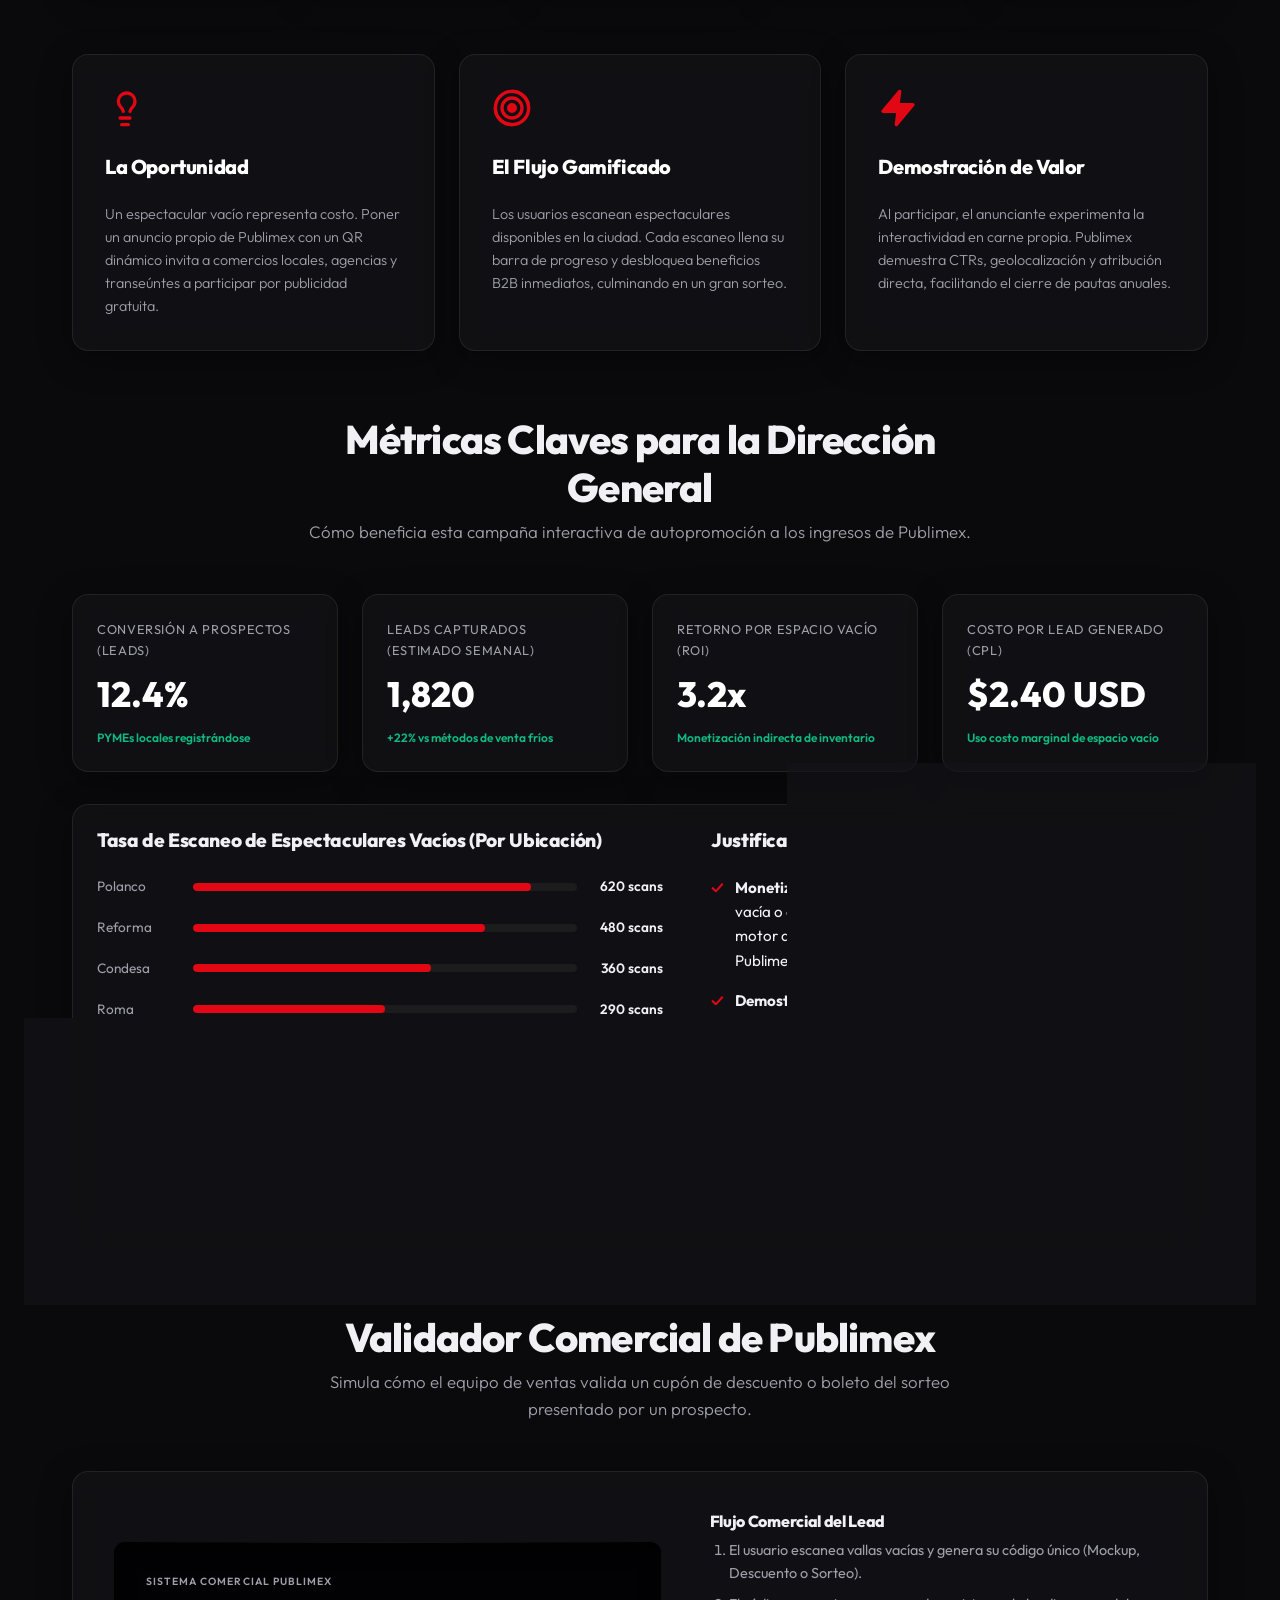
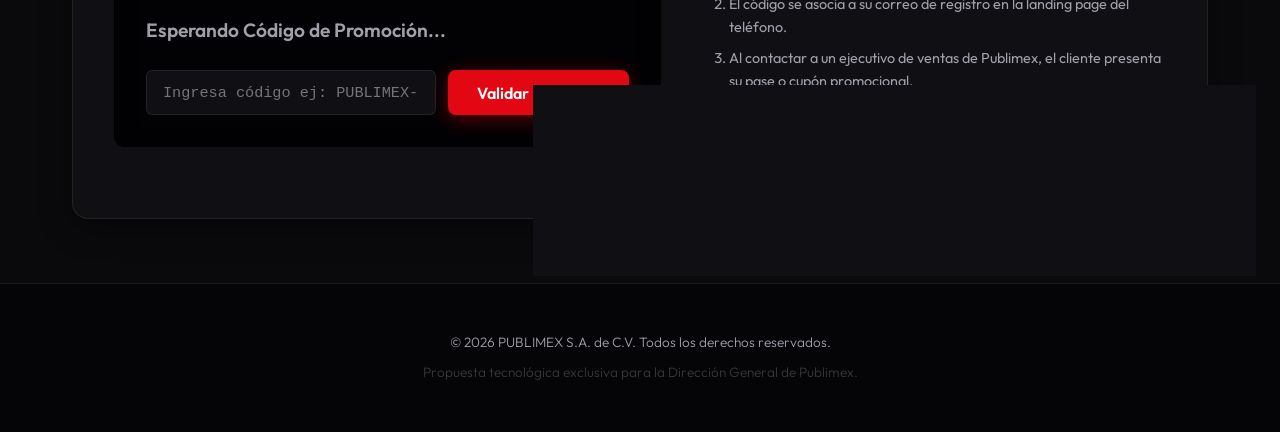
==== commit 2a867841: "propuesta selecciones de futbol" ====
--- a/index.html
+++ b/index.html
@@ -21,6 +21,15 @@
       <div class="logo">
         <span class="logo-red">PUBLI</span><span>MEX</span> <span class="logo-tag">CEO PITCH DEMO</span>
       </div>
+      
+      <div class="proposal-toggle-container">
+        <span class="toggle-label">ENFOQUE DE CAMPAÑA</span>
+        <div class="proposal-toggle">
+          <a href="#" class="toggle-option active">Propuesta A: Leads B2B</a>
+          <a href="futbol.html" class="toggle-option">Propuesta B: Copa de Selecciones B2C</a>
+        </div>
+      </div>
+
       <nav>
         <a href="#propuesta">Propuesta</a>
         <a href="#demo">Simulador</a>
@@ -431,22 +440,134 @@
   <dialog id="scanner-modal" class="modal-dialog">
     <div class="scanner-container">
       <div class="scanner-header">
-        <h4>SIMULANDO ESCANEO DE CÓDIGO QR</h4>
+        <h4 id="scanner-modal-title">SIMULANDO ESCANEO DE CÓDIGO QR</h4>
         <!-- Fix: explicit class to trigger dialog closing fallback in app.js -->
         <button class="modal-close-btn" commandfor="scanner-modal" command="close">&times;</button>
       </div>
-      <div class="scanner-viewport">
-        <!-- Visual frame of phone mockup -->
-        <div class="scanner-phone-frame">
-          <div class="scanner-lens">
-            <div class="scanner-laser"></div>
-            <!-- Dynamic text/preview -->
-            <div class="scanner-aim-box"></div>
-            <div class="scanner-info-text">Apuntando al QR de la valla Publimex...</div>
-          </div>
-        </div>
-      </div>
-      <div class="scanner-footer">
+      
+      <!-- Content wrapper that changes state -->
+      <div class="scanner-viewport-wrapper state-scanning" id="scanner-viewport-wrapper">
+        
+        <!-- Screen 1: Camera Scanning View -->
+        <div class="scanner-screen-scan">
+          <div class="scanner-viewport">
+            <!-- Visual frame of phone mockup -->
+            <div class="scanner-phone-frame">
+              <div class="scanner-lens">
+                <div class="scanner-laser"></div>
+                <!-- Dynamic text/preview -->
+                <div class="scanner-aim-box">
+                  <!-- Pulse QR Preview target element -->
+                  <div class="qr-target-preview">
+                    <svg class="mini-qr-svg" viewBox="0 0 100 100" fill="currentColor">
+                      <rect x="10" y="10" width="20" height="20" />
+                      <rect x="15" y="15" width="10" height="10" fill="#000" />
+                      <rect x="70" y="10" width="20" height="20" />
+                      <rect x="75" y="15" width="10" height="10" fill="#000" />
+                      <rect x="10" y="70" width="20" height="20" />
+                      <rect x="15" y="75" width="10" height="10" fill="#000" />
+                      <rect x="40" y="40" width="20" height="20" />
+                      <rect x="45" y="45" width="10" height="10" fill="#000" />
+                      <!-- Random data bits -->
+                      <rect x="35" y="15" width="10" height="5" />
+                      <rect x="50" y="20" width="5" height="10" />
+                      <rect x="20" y="45" width="10" height="10" />
+                      <rect x="70" y="45" width="15" height="5" />
+                      <rect x="45" y="75" width="15" height="10" />
+                    </svg>
+                  </div>
+                </div>
+                <div class="scanner-info-text" id="scanner-scan-status">Apuntando al QR de la valla Publimex...</div>
+              </div>
+            </div>
+          </div>
+        </div>
+
+        <!-- Screen 2: Success and Progress Animation Screen -->
+        <div class="scanner-screen-success hidden">
+          <div class="success-icon-animation">
+            <svg class="checkmark-svg" viewBox="0 0 52 52" xmlns="http://www.w3.org/2000/svg">
+              <circle class="checkmark-circle" cx="26" cy="26" r="25" fill="none" />
+              <path class="checkmark-check" fill="none" d="M14.1 27.2l7.1 7.2 16.7-16.8" />
+            </svg>
+          </div>
+          
+          <h3 class="success-title">¡Escaneo Exitoso!</h3>
+          <p class="success-subtitle" id="scanner-success-location">Ubicación certificada</p>
+          
+          <!-- Mini Billboard Creative visual showing progress filling up -->
+          <div class="modal-billboard-container">
+            <svg class="modal-billboard-svg" viewBox="0 0 200 300" xmlns="http://www.w3.org/2000/svg">
+              <defs>
+                <!-- Screen Clipping Path inside the billboard frame -->
+                <clipPath id="modal-screen-clip-path">
+                  <rect x="25" y="35" width="150" height="110" rx="6" />
+                </clipPath>
+
+                <!-- Liquid/Energy Gradient (Publimex Red Neon) -->
+                <linearGradient id="modal-neon-gradient" x1="0%" y1="0%" x2="100%" y2="0%">
+                  <stop offset="0%" stop-color="#b0020a" />
+                  <stop offset="50%" stop-color="#E30613" />
+                  <stop offset="100%" stop-color="#ff2e38" />
+                </linearGradient>
+
+                <!-- Highlight Overlay for glass screen reflect -->
+                <linearGradient id="modal-screen-glare" x1="0%" y1="0%" x2="100%" y2="100%">
+                  <stop offset="0%" stop-color="rgba(255, 255, 255, 0.18)" />
+                  <stop offset="40%" stop-color="rgba(255, 255, 255, 0.03)" />
+                  <stop offset="100%" stop-color="rgba(0, 0, 0, 0.4)" />
+                </linearGradient>
+              </defs>
+
+              <!-- Support Pole & Frame Structure -->
+              <rect x="94" y="145" width="12" height="130" fill="#2d2d35" stroke="#1d1d23" stroke-width="1.5" />
+              <path d="M 85,275 L 115,275 L 120,290 L 80,290 Z" fill="#1d1d23" />
+              
+              <!-- Outer Screen Bezel / Frame -->
+              <rect x="20" y="30" width="160" height="120" rx="10" fill="#1b1b22" stroke="#3a3a45" stroke-width="3" />
+
+              <!-- Screen Area (Clipped by screen dimensions) -->
+              <g clip-path="url(#modal-screen-clip-path)">
+                <rect x="25" y="35" width="150" height="110" fill="#0d0d12" />
+
+                <!-- Wave container translating vertically (height 110px) -->
+                <g id="modal-liquid-level-group" transform="translate(0, 145)">
+                  <!-- Background wave -->
+                  <path class="wave-bg" d="M 0,0 C 40,-6 80,6 120,-3 C 160,-12 200,-3 240,-6 L 240,150 L 0,150 Z" fill="#ff1f27" opacity="0.3" />
+                  <!-- Foreground wave -->
+                  <path class="wave-fg" d="M 0,0 C 40,6 80,-6 120,4 C 160,15 200,4 240,8 L 240,150 L 0,150 Z" fill="url(#modal-neon-gradient)" />
+                  
+                  <!-- Dynamic bubble container managed by JS -->
+                  <g id="modal-svg-bubbles-group"></g>
+                </g>
+                
+                <!-- Logo Outline Overlay -->
+                <g opacity="0.85">
+                  <path d="M 80,55 L 98,68 L 80,81 L 87,81 L 105,68 L 87,55 Z" fill="#ffffff" />
+                  <text x="100" y="105" fill="#ffffff" font-family="'Outfit', sans-serif" font-weight="bold" font-size="13" text-anchor="middle" letter-spacing="0.05em">PUBLIMEX</text>
+                  <text x="100" y="117" fill="rgba(255, 255, 255, 0.6)" font-family="'Outfit', sans-serif" font-weight="600" font-size="5.5" text-anchor="middle" letter-spacing="0.08em">PUBLICIDAD EXTERIOR</text>
+                  <text id="modal-screen-status-text" x="100" y="132" fill="#E30613" font-family="'Outfit', sans-serif" font-weight="800" font-size="6.5" text-anchor="middle" letter-spacing="0.1em">SISTEMA INACTIVO</text>
+                </g>
+              </g>
+
+              <!-- Glass Glare Reflection Overlay -->
+              <rect x="25" y="35" width="150" height="110" rx="6" fill="url(#modal-screen-glare)" stroke="rgba(255, 255, 255, 0.08)" stroke-width="1" pointer-events="none" />
+            </svg>
+          </div>
+          
+          <div class="progress-details-text">
+            <span>Progreso de campaña:</span>
+            <strong id="modal-progress-text">0 / 5 Vallas</strong>
+          </div>
+          
+          <div class="success-actions">
+            <button class="btn btn-primary btn-sm" id="modal-continue-btn">Continuar</button>
+          </div>
+        </div>
+
+      </div>
+
+      <div class="scanner-footer" id="scanner-modal-footer">
         <p>El código QR transfiere geolocalización cifrada al servidor para certificar la visita física del usuario.</p>
       </div>
     </div>
--- a/styles.css
+++ b/styles.css
@@ -1112,6 +1112,168 @@
   bottom: 1.5rem;
   font-size: 0.8rem;
   color: var(--text-secondary);
+  z-index: 5;
+}
+
+/* QR Code Preview Target */
+.qr-target-preview {
+  position: absolute;
+  inset: 20px;
+  display: flex;
+  align-items: center;
+  justify-content: center;
+  background: rgba(0, 0, 0, 0.5);
+  border-radius: 8px;
+  border: 1px dashed rgba(255, 255, 255, 0.2);
+}
+
+.mini-qr-svg {
+  width: 50%;
+  height: 50%;
+  color: rgba(255, 255, 255, 0.8);
+  animation: qr-pulse 1.5s infinite ease-in-out;
+}
+
+@keyframes qr-pulse {
+  0% { transform: scale(0.95); opacity: 0.7; }
+  50% { transform: scale(1.05); opacity: 1; }
+  100% { transform: scale(0.95); opacity: 0.7; }
+}
+
+/* Success Screen & Billboard Progress Animation */
+.scanner-viewport-wrapper {
+  transition: all 0.4s ease;
+}
+
+.scanner-screen-success {
+  display: flex;
+  flex-direction: column;
+  align-items: center;
+  text-align: center;
+  padding: 2rem 1.5rem 1.5rem;
+  background: #020204;
+  animation: modalFadeIn 0.4s ease-out forwards;
+}
+
+@keyframes modalFadeIn {
+  from { opacity: 0; transform: translateY(10px); }
+  to { opacity: 1; transform: translateY(0); }
+}
+
+.success-title {
+  font-size: 1.4rem;
+  font-weight: 800;
+  color: white;
+  margin-top: 0.5rem;
+  margin-bottom: 0.25rem;
+  letter-spacing: -0.01em;
+}
+
+.success-subtitle {
+  font-size: 0.85rem;
+  color: var(--text-secondary);
+  margin-bottom: 1.25rem;
+}
+
+.modal-billboard-container {
+  width: 130px;
+  height: 180px;
+  margin-bottom: 1.5rem;
+  display: flex;
+  justify-content: center;
+  align-items: center;
+}
+
+.modal-billboard-svg {
+  height: 100%;
+  width: auto;
+  filter: drop-shadow(0 10px 25px rgba(227, 6, 19, 0.35));
+}
+
+.modal-billboard-svg #modal-liquid-level-group {
+  transition: transform 1.2s cubic-bezier(0.25, 1, 0.5, 1);
+}
+
+.progress-details-text {
+  font-size: 0.95rem;
+  color: var(--text-secondary);
+  margin-bottom: 1.5rem;
+  display: flex;
+  gap: 0.5rem;
+  align-items: center;
+}
+
+.progress-details-text strong {
+  color: white;
+  background: rgba(255, 255, 255, 0.08);
+  padding: 0.2rem 0.6rem;
+  border-radius: 4px;
+  border: 1px solid var(--glass-border);
+  font-family: var(--font-sans);
+}
+
+.success-actions {
+  width: 100%;
+}
+
+.success-actions .btn {
+  width: 100%;
+  box-shadow: 0 4px 15px rgba(227, 6, 19, 0.3);
+}
+
+/* Premium Checkmark Drawing Animation */
+.success-icon-animation {
+  width: 54px;
+  height: 54px;
+  margin-bottom: 0.5rem;
+}
+
+.checkmark-svg {
+  width: 100%;
+  height: 100%;
+  border-radius: 50%;
+  display: block;
+  stroke-width: 2.5;
+  stroke: #10b981;
+  stroke-miterlimit: 10;
+  box-shadow: inset 0px 0px 0px #10b981;
+  animation: fill-checkmark .4s ease-in-out .4s forwards, scale-checkmark .3s ease-in-out .9s both;
+}
+
+.checkmark-circle {
+  stroke-dasharray: 166;
+  stroke-dashoffset: 166;
+  stroke-width: 2.5;
+  stroke-miterlimit: 10;
+  stroke: #10b981;
+  fill: none;
+  animation: stroke-circle 0.6s cubic-bezier(0.65, 0, 0.45, 1) forwards;
+}
+
+.checkmark-check {
+  transform-origin: 50% 50%;
+  stroke-dasharray: 48;
+  stroke-dashoffset: 48;
+  stroke: white;
+  stroke-linecap: round;
+  animation: stroke-check 0.3s cubic-bezier(0.65, 0, 0.45, 1) 0.8s forwards;
+}
+
+@keyframes stroke-circle {
+  100% { stroke-dashoffset: 0; }
+}
+
+@keyframes stroke-check {
+  100% { stroke-dashoffset: 0; }
+}
+
+@keyframes fill-checkmark {
+  100% { box-shadow: inset 0px 0px 0px 30px #10b981; }
+}
+
+@keyframes scale-checkmark {
+  0%, 100% { transform: none; }
+  50% { transform: scale3d(1.1, 1.1, 1); }
 }
 
 .scanner-footer {
@@ -1314,3 +1476,1120 @@
     grid-template-columns: 1fr;
   }
 }
+
+/* --- PROPOSAL TOGGLE --- */
+.proposal-toggle-container {
+  display: flex;
+  flex-direction: column;
+  align-items: center;
+  gap: 0.25rem;
+}
+.toggle-label {
+  font-size: 0.6rem;
+  font-weight: 800;
+  letter-spacing: 0.1em;
+  color: var(--text-secondary);
+}
+.proposal-toggle {
+  display: flex;
+  background: rgba(255, 255, 255, 0.04);
+  border: 1px solid var(--glass-border);
+  padding: 0.25rem;
+  border-radius: 30px;
+  backdrop-filter: blur(8px);
+}
+.toggle-option {
+  font-size: 0.8rem;
+  font-weight: 600;
+  color: var(--text-secondary);
+  text-decoration: none;
+  padding: 0.45rem 1.2rem;
+  border-radius: 20px;
+  transition: all 0.3s cubic-bezier(0.16, 1, 0.3, 1);
+}
+.toggle-option:hover {
+  color: #fff;
+}
+.toggle-option.active {
+  background: var(--coke-red);
+  color: #fff;
+  box-shadow: 0 2px 12px var(--coke-red-glow);
+}
+
+/* --- VISUAL SHOWCASE (PHOTO PROTAGONISTA) --- */
+.visual-showcase-section {
+  max-width: 1200px;
+  margin: 1.5rem auto 2rem;
+  padding: 0 2rem;
+}
+.visual-showcase-card {
+  border-color: rgba(227, 6, 19, 0.25);
+  box-shadow: 0 0 35px rgba(227, 6, 19, 0.08), 0 12px 40px rgba(0, 0, 0, 0.6);
+  background: linear-gradient(180deg, rgba(20, 20, 25, 0.8) 0%, rgba(15, 15, 18, 0.95) 100%);
+  border-radius: 20px;
+  padding: 2rem;
+}
+.visual-showcase-header {
+  margin-bottom: 1.5rem;
+  border-bottom: 1px solid var(--glass-border);
+  padding-bottom: 0.75rem;
+}
+.visual-showcase-header h3 {
+  font-size: 1.6rem;
+  color: #fff;
+  margin: 0.4rem 0 0.2rem;
+}
+.visual-showcase-header p {
+  font-size: 0.85rem;
+  color: var(--text-secondary);
+}
+.visual-showcase-container {
+  display: flex;
+  gap: 2rem;
+  align-items: center;
+}
+.visual-showcase-image-wrapper {
+  flex: 1.3;
+  position: relative;
+  border-radius: 12px;
+  overflow: hidden;
+  border: 1px solid var(--glass-border);
+  box-shadow: 0 8px 32px rgba(0, 0, 0, 0.5);
+  aspect-ratio: 16 / 9;
+  background: #000;
+}
+.showcase-img {
+  width: 100%;
+  height: 100%;
+  object-fit: cover;
+  display: block;
+  transition: transform 0.6s cubic-bezier(0.16, 1, 0.3, 1);
+}
+.visual-showcase-image-wrapper:hover .showcase-img {
+  transform: scale(1.02);
+}
+.image-lens-glow {
+  position: absolute;
+  inset: 0;
+  background: radial-gradient(circle at 75% 45%, rgba(227, 6, 19, 0.12) 0%, transparent 60%);
+  pointer-events: none;
+}
+.visual-showcase-details {
+  flex: 0.7;
+  display: flex;
+  flex-direction: column;
+  gap: 1rem;
+}
+.visual-showcase-details h4 {
+  font-size: 1.25rem;
+  color: #fff;
+  border-left: 3px solid var(--coke-red);
+  padding-left: 0.6rem;
+}
+.showcase-desc {
+  font-size: 0.9rem;
+  color: var(--text-secondary);
+  line-height: 1.4;
+}
+
+/* --- SOCCER BILLBOARDS (COMPACT HORIZONTAL ROW) --- */
+.matchups-horizontal-row {
+  display: grid;
+  grid-template-columns: repeat(4, 1fr);
+  gap: 0.75rem;
+  width: 100%;
+}
+.soccer-matchup-card {
+  padding: 0.8rem;
+  display: flex;
+  flex-direction: column;
+  justify-content: space-between;
+  height: 100%;
+  border-radius: 12px;
+  background: var(--obsidian-card);
+}
+.soccer-matchup-card:hover {
+  border-color: rgba(212, 175, 55, 0.25);
+  box-shadow: 0 6px 20px rgba(212, 175, 55, 0.05);
+}
+.matchup-billboard-view {
+  position: relative;
+  width: 100%;
+  aspect-ratio: 16 / 10;
+  background: #121215;
+  border-radius: 8px;
+  overflow: hidden;
+  border: 1px solid var(--glass-border);
+}
+.matchup-bg-image {
+  width: 100%;
+  height: 100%;
+  object-fit: cover;
+  transition: transform 0.5s ease;
+}
+.soccer-matchup-card:hover .matchup-bg-image {
+  transform: scale(1.03);
+}
+.matchup-overlay-minimal {
+  position: absolute;
+  top: 6px;
+  left: 6px;
+  z-index: 2;
+}
+.matchup-header-tag {
+  font-size: 0.55rem;
+  font-weight: 800;
+  letter-spacing: 0.05em;
+  color: #fff;
+  background: rgba(10, 10, 12, 0.9);
+  border: 1px solid var(--glass-border);
+  padding: 0.2rem 0.4rem;
+  border-radius: 3px;
+  backdrop-filter: blur(2px);
+}
+.matchup-details {
+  padding-top: 0.6rem;
+  display: flex;
+  flex-direction: column;
+  gap: 0.5rem;
+}
+.matchup-location-row {
+  display: flex;
+  justify-content: space-between;
+  align-items: center;
+}
+.matchup-title {
+  font-size: 0.8rem;
+  font-weight: 700;
+  color: white;
+  margin: 0;
+  white-space: nowrap;
+  overflow: hidden;
+  text-overflow: ellipsis;
+}
+
+/* Scoreboard design */
+.matchup-scoreboard {
+  display: flex;
+  align-items: center;
+  justify-content: space-between;
+  background: rgba(10, 10, 12, 0.7);
+  border: 1px solid var(--glass-border);
+  border-radius: 8px;
+  padding: 0.5rem 0.35rem;
+  gap: 0.15rem;
+}
+.scoreboard-team {
+  flex: 1;
+  display: flex;
+  flex-direction: column;
+  align-items: center;
+  text-align: center;
+  gap: 0.1rem;
+}
+.scoreboard-flag {
+  font-size: 1.3rem;
+  line-height: 1;
+}
+.scoreboard-team-name {
+  font-size: 0.65rem;
+  font-weight: 800;
+  color: #fff;
+  letter-spacing: 0.01em;
+}
+.scoreboard-votes {
+  font-size: 0.75rem;
+  font-weight: 800;
+  color: #10b981;
+  font-family: monospace;
+  letter-spacing: 0.01em;
+}
+.votes-label {
+  font-size: 0.5rem;
+  font-weight: 400;
+  color: var(--text-secondary);
+  font-family: var(--font-sans);
+}
+.scoreboard-vs {
+  font-size: 0.6rem;
+  font-weight: 800;
+  color: #ffd700;
+  padding: 0.1rem 0.25rem;
+  background: rgba(255, 255, 255, 0.05);
+  border-radius: 3px;
+}
+.matchup-scan-options {
+  display: grid;
+  grid-template-columns: 1fr 1fr;
+  gap: 0.35rem;
+}
+.btn-scan-option {
+  padding: 0.4rem 0;
+  font-size: 0.7rem;
+  font-weight: 700;
+  border-radius: 5px;
+}
+
+/* --- SOCCER ALBUM COMPACT SECTION (MAX 100VH) --- */
+.album-compact-section {
+  max-width: 1200px;
+  margin: 2rem auto;
+  padding: 0 2rem;
+  max-height: 100vh;
+}
+.album-book-container {
+  display: grid;
+  grid-template-columns: 300px 1fr;
+  gap: 2rem;
+  background: linear-gradient(135deg, #0e1e12 0%, #060e08 100%); /* Green book leather/fabric gradient */
+  border: 2px solid rgba(212, 175, 55, 0.4);
+  box-shadow: 0 15px 45px rgba(0, 0, 0, 0.8), inset 0 0 20px rgba(212, 175, 55, 0.15);
+  border-radius: 20px;
+  padding: 2rem;
+  align-items: center;
+  position: relative;
+  overflow: hidden;
+}
+/* Album middle binding seam */
+.album-book-container::before {
+  content: '';
+  position: absolute;
+  top: 0;
+  left: 318px;
+  width: 4px;
+  height: 100%;
+  background: linear-gradient(90deg, rgba(0,0,0,0.5) 0%, rgba(255,255,255,0.05) 50%, rgba(0,0,0,0.5) 100%);
+  z-index: 5;
+}
+.album-book-left {
+  display: flex;
+  flex-direction: column;
+  justify-content: space-between;
+  height: 100%;
+  gap: 1.5rem;
+  z-index: 2;
+}
+.album-cover-header h2 {
+  font-size: 1.4rem;
+  color: #ffd700;
+  margin: 0.4rem 0 0.2rem;
+  letter-spacing: -0.01em;
+  text-shadow: 0 2px 4px rgba(0,0,0,0.5);
+}
+.album-cover-header p {
+  font-size: 0.8rem;
+  color: #a3b899;
+  line-height: 1.4;
+}
+.album-badge {
+  font-size: 0.6rem;
+  font-weight: 800;
+  color: #ffd700;
+  border: 1px solid rgba(255, 215, 0, 0.3);
+  padding: 0.25rem 0.6rem;
+  border-radius: 4px;
+  display: inline-block;
+  background: rgba(255, 215, 0, 0.05);
+}
+.album-progress-box {
+  display: flex;
+  flex-direction: column;
+  align-items: center;
+  gap: 0.75rem;
+  background: rgba(0, 0, 0, 0.4);
+  padding: 1rem;
+  border-radius: 12px;
+  border: 1px solid rgba(255, 255, 255, 0.05);
+}
+.soccer-ball-tracker {
+  position: relative;
+  display: flex;
+  flex-direction: column;
+  align-items: center;
+}
+.soccer-ball-svg {
+  width: 110px;
+  height: 110px;
+  filter: drop-shadow(0 6px 15px rgba(227, 6, 19, 0.15));
+}
+.soccer-ball-ring {
+  fill: none;
+  stroke: rgba(255, 255, 255, 0.04);
+  stroke-width: 8;
+}
+.soccer-ball-progress {
+  fill: none;
+  stroke: #ffd700;
+  stroke-width: 8;
+  stroke-linecap: round;
+  stroke-dasharray: 440;
+  stroke-dashoffset: 440;
+  transition: stroke-dashoffset 0.8s cubic-bezier(0.4, 0, 0.2, 1);
+}
+#album-status-label {
+  font-size: 0.65rem;
+  font-weight: 800;
+  color: #ffd700;
+  letter-spacing: 0.08em;
+  margin-top: 0.4rem;
+}
+
+/* 2x5 Sticker Album Grid */
+.album-book-right {
+  z-index: 2;
+}
+.cromo-album-grid {
+  display: grid;
+  grid-template-columns: repeat(5, 1fr);
+  grid-template-rows: repeat(2, 1fr);
+  gap: 0.5rem;
+  width: 100%;
+}
+
+/* Album slots / hollows (Panini look) */
+.album-slot {
+  position: relative;
+  aspect-ratio: 3 / 4;
+  background: rgba(0, 0, 0, 0.35);
+  border: 1.5px dashed rgba(255, 255, 255, 0.1);
+  border-radius: 8px;
+  display: flex;
+  flex-direction: column;
+  align-items: center;
+  justify-content: center;
+  overflow: hidden;
+  transition: all 0.3s;
+}
+.album-slot-num {
+  position: absolute;
+  font-size: 1.8rem;
+  font-weight: 800;
+  color: rgba(255, 255, 255, 0.03);
+  z-index: 1;
+}
+.album-slot-shield-placeholder {
+  width: 50%;
+  height: 50%;
+  opacity: 0.06;
+  filter: grayscale(1);
+  z-index: 2;
+  transition: opacity 0.3s;
+}
+.album-slot:hover {
+  border-color: rgba(255, 255, 255, 0.25);
+  background: rgba(255, 255, 255, 0.02);
+}
+.album-slot:hover .album-slot-shield-placeholder {
+  opacity: 0.12;
+}
+.album-slot-team-name {
+  position: absolute;
+  bottom: 6px;
+  font-size: 0.55rem;
+  font-weight: 600;
+  color: rgba(255, 255, 255, 0.15);
+  z-index: 2;
+  text-transform: uppercase;
+}
+
+/* Real Paper Cromo (Stickers pasted over slots) */
+.real-cromo {
+  position: absolute;
+  inset: 0;
+  background: linear-gradient(135deg, #161a1d 0%, #0b0c10 100%);
+  border: 3.5px solid #ffffff; /* Characteristic paper sticker white border */
+  border-radius: 6px;
+  box-shadow: 0 4px 10px rgba(0, 0, 0, 0.5);
+  display: flex;
+  flex-direction: column;
+  align-items: center;
+  justify-content: space-between;
+  padding: 0.4rem 0.25rem;
+  z-index: 10;
+  transform: rotate(0deg);
+  transition: transform 0.3s;
+  pointer-events: auto;
+}
+.real-cromo:hover {
+  transform: scale(1.15) rotate(-1deg) !important;
+  z-index: 20;
+  box-shadow: 0 8px 24px rgba(0,0,0,0.7);
+}
+
+/* Holographic shiny textures for star stickers */
+.real-cromo.shiny-foil {
+  background: linear-gradient(135deg, #2b3036 0%, #15181c 100%);
+  border-color: #ffffff;
+  box-shadow: 0 4px 12px rgba(255, 215, 0, 0.15), 0 4px 10px rgba(0, 0, 0, 0.5);
+}
+.real-cromo.shiny-foil::before {
+  content: '';
+  position: absolute;
+  inset: 0;
+  background: linear-gradient(
+    135deg,
+    rgba(255, 215, 0, 0.1) 0%,
+    rgba(255, 255, 255, 0.2) 30%,
+    rgba(0, 227, 255, 0.1) 50%,
+    rgba(255, 0, 128, 0.1) 70%,
+    rgba(255, 215, 0, 0.1) 100%
+  );
+  opacity: 0.7;
+  z-index: 1;
+  pointer-events: none;
+}
+
+.real-cromo-badge {
+  font-size: 0.45rem;
+  font-weight: 800;
+  text-transform: uppercase;
+  color: #fff;
+  padding: 0.05rem 0.25rem;
+  border-radius: 2px;
+  background: var(--coke-red);
+  z-index: 2;
+  line-height: 1;
+}
+.real-cromo.shiny-foil .real-cromo-badge {
+  background: #ffd700;
+  color: #000;
+}
+.real-cromo-shield {
+  width: 80%;
+  height: 55%;
+  display: flex;
+  align-items: center;
+  justify-content: center;
+  z-index: 2;
+}
+.real-cromo-footer {
+  display: flex;
+  flex-direction: column;
+  align-items: center;
+  width: 100%;
+  z-index: 2;
+}
+.real-cromo-flag {
+  font-size: 0.85rem;
+  line-height: 1;
+}
+.real-cromo-name {
+  font-size: 0.65rem;
+  font-weight: 800;
+  color: #fff;
+  white-space: nowrap;
+  overflow: hidden;
+  text-overflow: ellipsis;
+  max-width: 90%;
+  line-height: 1.2;
+}
+
+/* Pasting animations */
+.animate-paste {
+  animation: sticker-paste-anim 0.65s cubic-bezier(0.25, 1, 0.5, 1) forwards;
+}
+
+@keyframes sticker-paste-anim {
+  0% {
+    transform: scale(2.2) rotate(15deg);
+    opacity: 0.2;
+    box-shadow: 0 20px 40px rgba(0,0,0,0.8);
+  }
+  75% {
+    transform: scale(1.05) rotate(-2deg);
+    box-shadow: 0 8px 16px rgba(0,0,0,0.5);
+  }
+  100% {
+    transform: scale(1) rotate(0.6deg); /* Paste slightly crooked for realism! */
+    opacity: 1;
+    box-shadow: 0 3px 8px rgba(0,0,0,0.4);
+  }
+}
+
+/* Response and tablet scaling overrides */
+@media (max-width: 1000px) {
+  .album-book-container {
+    grid-template-columns: 1fr;
+    gap: 1.5rem;
+    max-height: none;
+  }
+  .album-book-container::before {
+    display: none;
+  }
+  .album-book-left {
+    flex-direction: row;
+    align-items: center;
+    text-align: left;
+  }
+  .album-progress-box {
+    flex-direction: row;
+    gap: 1rem;
+    padding: 0.5rem 1rem;
+  }
+}
+@media (max-width: 960px) {
+  .matchups-horizontal-row {
+    grid-template-columns: repeat(2, 1fr);
+  }
+}
+@media (max-width: 800px) {
+  .visual-showcase-container {
+    flex-direction: column;
+    gap: 1.5rem;
+  }
+  .visual-showcase-card {
+    padding: 1.5rem;
+  }
+}
+@media (max-width: 550px) {
+  .matchups-horizontal-row {
+    grid-template-columns: 1fr;
+  }
+  .album-book-left {
+    flex-direction: column;
+    text-align: center;
+  }
+  .cromo-album-grid {
+    grid-template-columns: repeat(3, 1fr);
+    grid-template-rows: auto;
+  }
+}
+@media (max-width: 380px) {
+  .cromo-album-grid {
+    grid-template-columns: repeat(2, 1fr);
+  }
+}
+
+/* ==========================================================================
+   B2C SOCCER CAMPAIGN (PROPOSAL B) - MICRO-SCALE 100VH OVERRIDES
+   ========================================================================== */
+
+/* Defensive styling to prevent SVG elements from ever stretching beyond their containers */
+.futbol-theme svg:not(.soccer-ball-svg) {
+  width: 100% !important;
+  height: 100% !important;
+  max-width: 100% !important;
+  max-height: 100% !important;
+  display: block;
+}
+
+/* Snap Scroll presentation for the Pitch Demo */
+.futbol-theme {
+  scroll-snap-type: y mandatory;
+  overflow-y: scroll;
+  height: 100vh;
+  max-height: 100vh;
+}
+
+.futbol-theme header {
+  position: sticky;
+  top: 0;
+  z-index: 100;
+  height: 60px !important;
+}
+
+.futbol-theme .header-container {
+  padding: 0.75rem 2rem !important;
+}
+.futbol-theme .screen-100vh {
+  scroll-snap-align: start;
+  scroll-snap-stop: always;
+  min-height: calc(100vh - 60px) !important;
+  height: auto !important;
+  max-height: none !important;
+  scroll-margin-top: 60px;
+  overflow: visible !important;
+  display: flex;
+  flex-direction: column;
+  justify-content: space-between !important;
+  padding: 2.5rem !important;
+  box-sizing: border-box;
+}
+
+/* Global Reset: Remove all border radius in the soccer theme */
+.futbol-theme * {
+  border-radius: 0 !important;
+}
+
+/* Screen 1: Hero & Showcase Overrides */
+.futbol-theme .hero-content {
+  margin-bottom: 0.4rem !important;
+}
+.futbol-theme .hero-content h1 {
+  font-size: 2.1rem !important; /* Slightly more compact to preserve vertical space */
+  margin-bottom: 0.2rem !important;
+  font-weight: 800;
+  letter-spacing: -0.5px;
+}
+.futbol-theme .hero-content .hero-lead {
+  font-size: 0.95rem !important; /* Slightly more compact to preserve vertical space */
+  margin-bottom: 0.2rem !important;
+  line-height: 1.35;
+  color: var(--text-secondary);
+}
+.futbol-theme .visual-showcase-card {
+  padding: 2.5rem !important;
+  flex: 1;
+  display: flex;
+  flex-direction: column;
+  justify-content: center;
+  max-height: none !important;
+  height: auto !important;
+  transition: border-color 0.3s ease, box-shadow 0.3s ease;
+}
+.futbol-theme .visual-showcase-card:hover {
+  border-color: rgba(227, 6, 19, 0.35) !important;
+  box-shadow: 0 10px 40px rgba(227, 6, 19, 0.12), 0 12px 40px rgba(0, 0, 0, 0.6) !important;
+}
+.futbol-theme .visual-showcase-header {
+  margin-bottom: 0.6rem !important;
+  padding-bottom: 0.3rem !important;
+}
+.futbol-theme .visual-showcase-header h3 {
+  font-size: 1.4rem !important;
+  margin-top: 0.15rem !important;
+}
+.futbol-theme .visual-showcase-container {
+  display: flex !important;
+  gap: 3rem !important;
+  align-items: stretch !important;
+  height: 70vh !important; /* Force 70vh height */
+  min-height: 70vh !important;
+}
+.futbol-theme .visual-showcase-image-wrapper {
+  flex: 1.35 !important;
+  height: 70vh !important; /* Main image height 70vh */
+  min-height: 70vh !important;
+  max-height: 70vh !important;
+  aspect-ratio: 16 / 9 !important; /* Keep aspect ratio of mockup */
+  max-width: 62vw !important; /* Cap width to prevent horizontal overflow */
+  overflow: hidden;
+  border: 1px solid var(--glass-border);
+  box-shadow: 0 12px 40px rgba(0, 0, 0, 0.7);
+  background: #000;
+}
+.futbol-theme .showcase-img {
+  width: 100% !important;
+  height: 100% !important;
+  object-fit: cover !important;
+  object-position: center !important;
+}
+.futbol-theme .visual-showcase-details {
+  flex: 0.65 !important;
+  display: flex !important;
+  flex-direction: column !important;
+  justify-content: space-between !important;
+  height: auto !important;
+  min-height: 100% !important;
+  gap: 1.5rem !important; /* Larger gap to match 70vh image height */
+}
+.futbol-theme .visual-showcase-details h4 {
+  font-size: 1.25rem !important;
+  color: #fff;
+  font-weight: 700;
+}
+.futbol-theme .showcase-desc {
+  font-size: 0.9rem !important;
+  line-height: 1.4;
+  color: var(--text-secondary);
+}
+.futbol-theme .matchup-scoreboard {
+  padding: 0.5rem 1rem !important;
+  margin: 0.4rem 0 !important;
+  background: rgba(10, 10, 12, 0.9) !important;
+}
+.futbol-theme .scoreboard-flag {
+  font-size: 2.1rem !important;
+}
+.futbol-theme .scoreboard-team-name {
+  font-size: 0.95rem !important;
+}
+.futbol-theme .scoreboard-votes {
+  font-size: 1.15rem !important;
+}
+
+/* Screen 2: Simulator matchups and album */
+.futbol-theme #demo-simulator {
+  justify-content: flex-start !important;
+  gap: 2rem !important;
+  height: auto !important;
+  max-height: none !important;
+  min-height: calc(100vh - 60px) !important;
+}
+.futbol-theme .matchups-horizontal-row {
+  display: grid !important;
+  grid-template-columns: repeat(4, 1fr) !important;
+  gap: 1.5rem !important;
+  margin-bottom: 0 !important;
+  width: 100% !important;
+  height: auto !important;
+  max-height: none !important;
+  min-height: auto !important;
+}
+.futbol-theme .soccer-matchup-card {
+  height: auto !important;
+  padding: 1.25rem !important;
+  display: flex !important;
+  flex-direction: column !important;
+  justify-content: space-between !important;
+  transition: all 0.3s cubic-bezier(0.16, 1, 0.3, 1) !important;
+}
+.futbol-theme .soccer-matchup-card:hover {
+  border-color: rgba(212, 175, 55, 0.4) !important;
+  box-shadow: 0 10px 30px rgba(212, 175, 55, 0.12) !important;
+  transform: translateY(-4px) !important;
+}
+.futbol-theme .matchup-billboard-view {
+  width: 100% !important;
+  height: 350px !important; /* 2.5x height (was 140px) */
+  aspect-ratio: auto !important;
+  overflow: hidden;
+  background: #000;
+}
+.futbol-theme .matchup-bg-image {
+  width: 100% !important;
+  height: 100% !important;
+  object-fit: cover !important;
+  object-position: center !important;
+}
+.futbol-theme .matchup-details {
+  padding-top: 0.75rem !important;
+  gap: 0.6rem !important;
+  flex: 1;
+  display: flex !important;
+  flex-direction: column !important;
+  justify-content: space-between !important;
+}
+.futbol-theme .matchup-title {
+  font-size: 1rem !important;
+  font-weight: 700;
+}
+.futbol-theme .matchup-scoreboard {
+  padding: 0.5rem !important;
+  border-radius: 8px;
+}
+.futbol-theme .scoreboard-flag {
+  font-size: 1.45rem !important;
+}
+.futbol-theme .scoreboard-team-name {
+  font-size: 0.75rem !important;
+}
+.futbol-theme .scoreboard-votes {
+  font-size: 0.95rem !important;
+}
+.futbol-theme .scoreboard-vs {
+  font-size: 0.7rem !important;
+  padding: 0.05rem 0.25rem !important;
+}
+.futbol-theme .btn-scan-option {
+  padding: 0.5rem 0 !important;
+  font-size: 0.8rem !important;
+  font-weight: 600;
+}
+
+/* Album Book Grid Overrides (Centered Open Book) */
+.futbol-theme .album-book-container {
+  grid-template-columns: 1fr 1fr !important;
+  gap: 2.5rem !important;
+  padding: 2rem 2.5rem !important;
+  max-height: 48vh !important;
+  height: 48vh !important;
+  min-height: 380px !important;
+  border-radius: 20px !important;
+  align-self: center;
+  width: 100% !important;
+  display: grid !important;
+  transition: border-color 0.3s ease, box-shadow 0.3s ease;
+}
+.futbol-theme .album-book-container:hover {
+  border-color: rgba(212, 175, 55, 0.65) !important;
+  box-shadow: 0 15px 45px rgba(0,0,0,0.85), inset 0 0 25px rgba(212, 175, 55, 0.25) !important;
+}
+.futbol-theme .album-book-container::before {
+  left: 50% !important;
+  transform: translateX(-50%) !important;
+  width: 6px !important;
+  background: linear-gradient(90deg, rgba(0,0,0,0.6) 0%, rgba(255,255,255,0.08) 50%, rgba(0,0,0,0.6) 100%) !important;
+}
+.futbol-theme .album-book-left {
+  gap: 1.5rem !important;
+  height: 100% !important;
+  display: flex !important;
+  flex-direction: column !important;
+  justify-content: space-between !important;
+  align-items: center !important;
+  text-align: center !important;
+  padding-right: 2rem !important;
+}
+.futbol-theme .album-book-right {
+  display: flex !important;
+  justify-content: center !important;
+  align-items: center !important;
+  height: 100% !important;
+  padding-left: 2rem !important;
+}
+.futbol-theme .album-badge {
+  font-size: 0.72rem !important;
+  padding: 0.25rem 0.75rem !important;
+}
+.futbol-theme .album-cover-header h2 {
+  font-size: 1.7rem !important;
+  margin: 0.3rem 0 !important;
+}
+.futbol-theme .album-cover-header p {
+  font-size: 0.95rem !important;
+  line-height: 1.45;
+}
+.futbol-theme .album-progress-box {
+  padding: 0.8rem 1.5rem !important;
+  border-radius: 12px;
+  flex-direction: row !important;
+  gap: 2rem !important;
+  align-items: center;
+  justify-content: center !important;
+}
+.futbol-theme .counter-display {
+  font-size: 1.45rem !important;
+  padding: 0.45rem 1rem !important;
+  border-radius: 12px;
+}
+.futbol-theme .soccer-ball-svg {
+  width: 130px !important;
+  height: 130px !important;
+}
+.futbol-theme #album-status-label {
+  font-size: 0.8rem !important;
+  margin-top: 0.5rem !important;
+  align-self: center;
+}
+
+/* 2x5 slots grid (96px x 128px, +10% larger slots) */
+.futbol-theme .cromo-album-grid {
+  grid-template-columns: repeat(5, 96px) !important;
+  grid-template-rows: repeat(2, 128px) !important;
+  gap: 0.7rem !important;
+  justify-content: center !important;
+  align-content: center !important;
+}
+.futbol-theme .album-slot {
+  width: 96px !important;
+  height: 128px !important;
+  border-radius: 8px !important;
+  border-width: 1.5px !important;
+}
+.futbol-theme .album-slot-num {
+  font-size: 2.5rem !important;
+}
+.futbol-theme .album-slot-team-name {
+  font-size: 0.72rem !important;
+  bottom: 8px !important;
+}
+
+/* Cromo overrides inside the slots */
+.futbol-theme .real-cromo {
+  border: 3.5px solid #ffffff !important;
+  border-radius: 6px !important;
+  padding: 0.45rem 0.3rem !important;
+  box-shadow: 0 4px 10px rgba(0,0,0,0.5) !important;
+  transition: transform 0.25s cubic-bezier(0.175, 0.885, 0.32, 1.275), box-shadow 0.25s ease !important;
+}
+.futbol-theme .real-cromo:hover {
+  transform: scale(1.22) rotate(-1deg) !important;
+  z-index: 50 !important;
+  box-shadow: 0 12px 30px rgba(255,255,255,0.2) !important;
+}
+.futbol-theme .real-cromo-badge {
+  font-size: 8px !important;
+  padding: 1px 4px !important;
+  border-radius: 2px !important;
+}
+.futbol-theme .real-cromo-shield {
+  width: 75% !important;
+  height: 52% !important;
+}
+.futbol-theme .real-cromo-flag {
+  font-size: 1.4rem !important;
+}
+.futbol-theme .real-cromo-name {
+  font-size: 0.75rem !important;
+  max-width: 95% !important;
+}
+
+/* Screen 3: Analytics and Validation */
+.futbol-theme #analytics-validation {
+  justify-content: space-between !important;
+  gap: 2rem !important;
+}
+.futbol-theme .analytics-grid {
+  gap: 1.25rem !important;
+  margin-bottom: 0 !important;
+  height: 18vh !important;
+  max-height: 160px !important;
+  min-height: 125px !important;
+}
+.futbol-theme .stat-card {
+  padding: 1.25rem !important;
+  border-radius: 12px;
+  display: flex !important;
+  flex-direction: column !important;
+  justify-content: center !important;
+  height: 100% !important;
+  transition: all 0.3s cubic-bezier(0.16, 1, 0.3, 1) !important;
+}
+.futbol-theme .stat-card:hover {
+  border-color: rgba(212, 175, 55, 0.35) !important;
+  box-shadow: 0 10px 30px rgba(212, 175, 55, 0.12) !important;
+  transform: translateY(-3px) !important;
+}
+.futbol-theme .stat-label {
+  font-size: 0.9rem !important;
+  margin-bottom: 0.4rem !important;
+}
+.futbol-theme .stat-value {
+  font-size: 1.95rem !important;
+  font-weight: 800;
+}
+.futbol-theme .stat-change {
+  font-size: 0.72rem !important;
+}
+.futbol-theme .validation-container {
+  padding: 2rem !important;
+  border-radius: 16px !important;
+  height: 46vh !important;
+  max-height: 480px !important;
+  min-height: 380px !important;
+  transition: border-color 0.3s ease, box-shadow 0.3s ease;
+}
+.futbol-theme .validation-container:hover {
+  border-color: rgba(212, 175, 55, 0.45) !important;
+  box-shadow: 0 12px 36px rgba(212, 175, 55, 0.1) !important;
+}
+.futbol-theme .validator-ui {
+  gap: 2rem !important;
+  height: 100% !important;
+}
+.futbol-theme .validator-screen {
+  padding: 1.25rem 1.75rem !important;
+  height: 100% !important;
+  justify-content: space-between !important;
+}
+.futbol-theme #validator-status {
+  font-size: 1.25rem !important;
+  margin: 0.6rem 0 !important;
+}
+.futbol-theme .validator-inputs {
+  gap: 0.8rem !important;
+}
+.futbol-theme .validator-inputs input {
+  padding: 0.6rem 1rem !important;
+  font-size: 0.95rem !important;
+  border-radius: 6px;
+}
+.futbol-theme .validator-inputs button {
+  padding: 0.6rem 1.2rem !important;
+  font-size: 0.95rem !important;
+  border-radius: 6px;
+}
+.futbol-theme .validation-message-box {
+  margin-top: 0.6rem !important;
+  padding: 0.5rem 1rem !important;
+  font-size: 0.85rem !important;
+}
+.futbol-theme .validator-context {
+  font-size: 0.85rem !important;
+}
+
+/* Scanner Modal overrides */
+.futbol-theme .modal-dialog {
+  max-width: 350px !important;
+  padding: 1.25rem !important;
+  border-radius: 16px !important;
+}
+.futbol-theme .scanner-container {
+  gap: 0.8rem !important;
+}
+.futbol-theme .scanner-header h4 {
+  font-size: 1rem !important;
+}
+.futbol-theme .scanner-phone-frame {
+  width: 220px !important;
+  height: 320px !important;
+  border-radius: 24px !important;
+  padding: 8px !important;
+}
+.futbol-theme .scanner-aim-box {
+  width: 150px !important;
+  height: 150px !important;
+}
+.futbol-theme .qr-target-preview {
+  padding: 0.5rem !important;
+}
+.futbol-theme .qr-target-preview > div {
+  width: 130px !important;
+  height: 130px !important;
+  padding: 6px !important;
+}
+.futbol-theme .qr-target-preview > div > div {
+  width: 54px !important;
+  height: 54px !important;
+}
+.futbol-theme .scanner-info-text {
+  font-size: 0.78rem !important;
+}
+.futbol-theme .scanner-viewport-wrapper {
+  min-height: 330px !important;
+}
+.futbol-theme .success-title {
+  font-size: 1.45rem !important;
+}
+.futbol-theme .success-subtitle {
+  font-size: 0.85rem !important;
+}
+.futbol-theme .modal-billboard-container {
+  height: 190px !important;
+}
+.futbol-theme .modal-billboard-container .real-cromo {
+  width: 105px !important;
+  height: 140px !important;
+  border: 3px solid #ffffff !important;
+  border-radius: 6px !important;
+  padding: 0.4rem 0.25rem !important;
+}
+.futbol-theme .modal-billboard-container .real-cromo-flag {
+  font-size: 1.3rem !important;
+}
+.futbol-theme .modal-billboard-container .real-cromo-name {
+  font-size: 0.72rem !important;
+}
+.futbol-theme .progress-details-text {
+  font-size: 0.85rem !important;
+}
+
+/* Flying Sticker container size overrides */
+.futbol-theme #flying-sticker-effect {
+  position: absolute !important;
+  inset: auto !important;
+  right: auto !important;
+  bottom: auto !important;
+  margin: 0 !important;
+  box-sizing: border-box !important;
+  pointer-events: none;
+  z-index: 10000;
+}
+
+/* Keyframes for pulse */
+@keyframes pulse {
+  0% {
+    transform: scale(0.95);
+    box-shadow: 0 0 0 0 rgba(16, 185, 129, 0.7);
+  }
+  70% {
+    transform: scale(1);
+    box-shadow: 0 0 0 6px rgba(16, 185, 129, 0);
+  }
+  100% {
+    transform: scale(0.95);
+    box-shadow: 0 0 0 0 rgba(16, 185, 129, 0);
+  }
+}
+
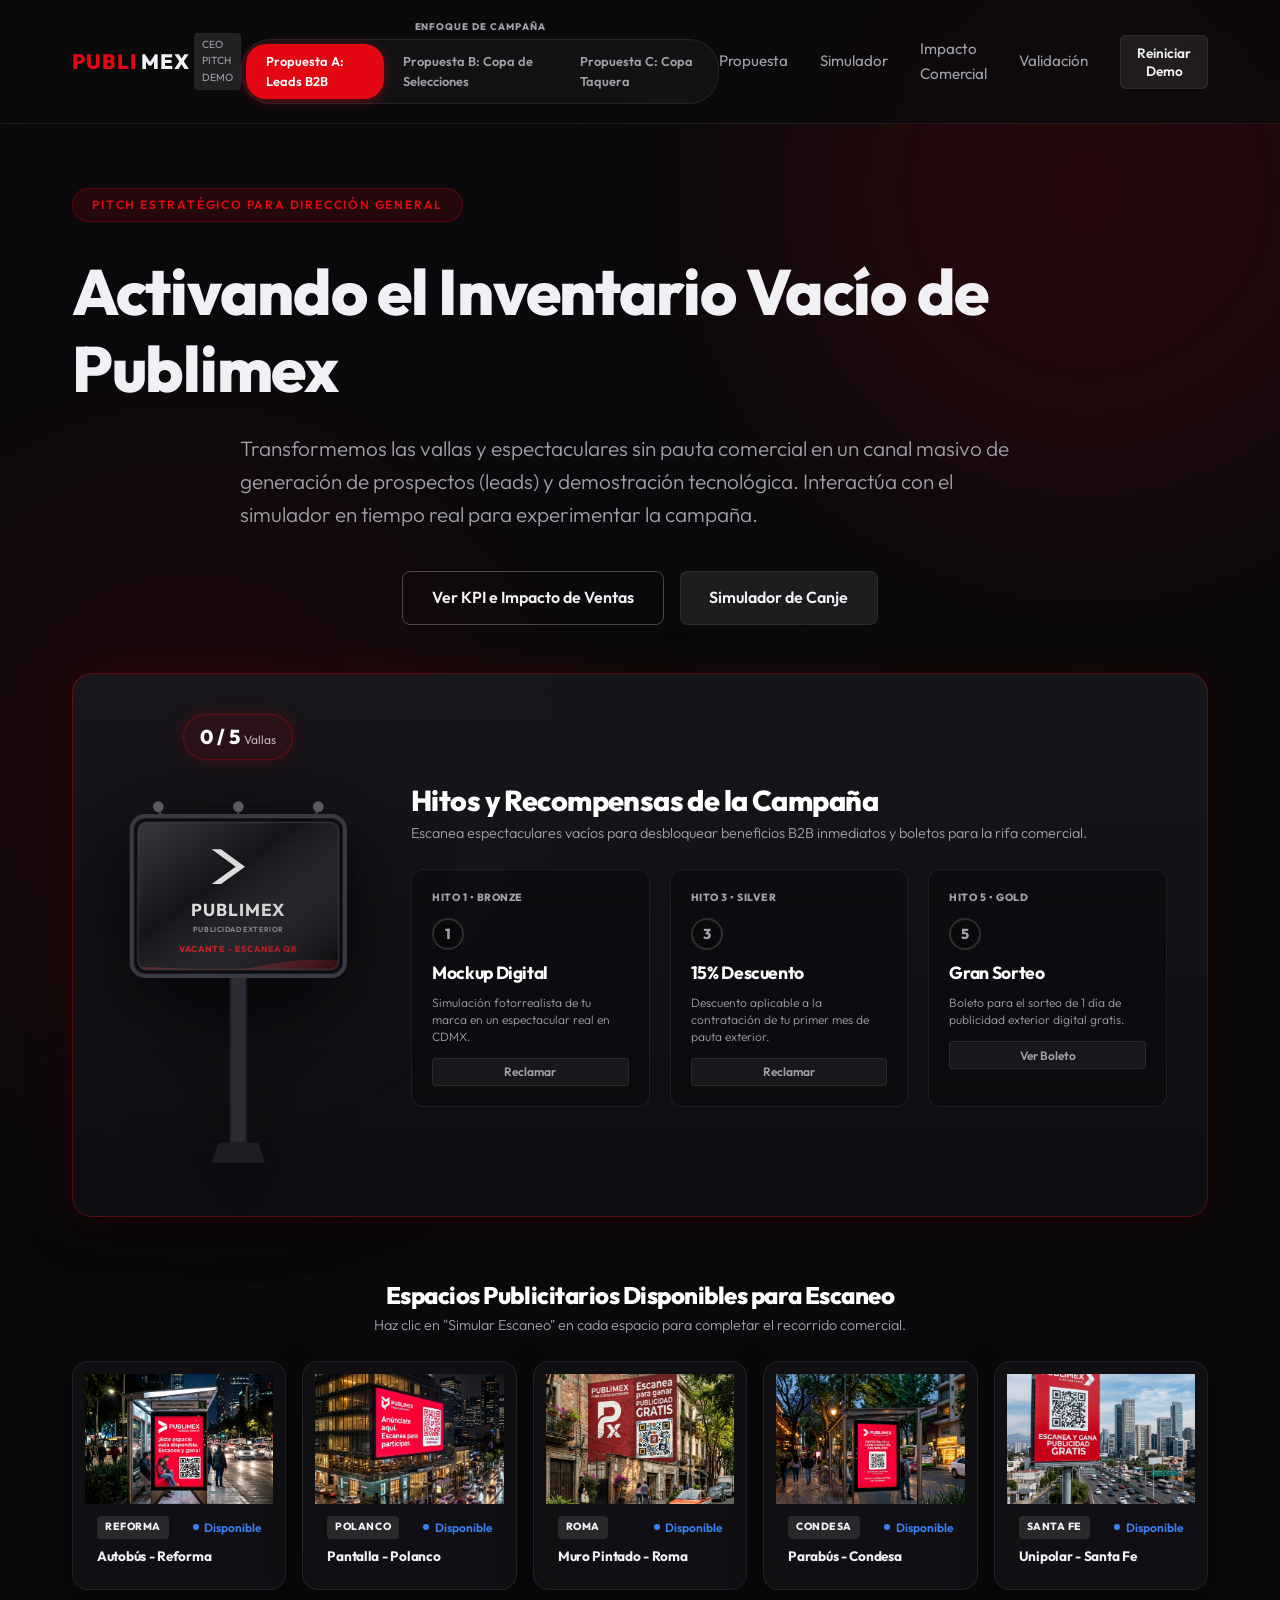
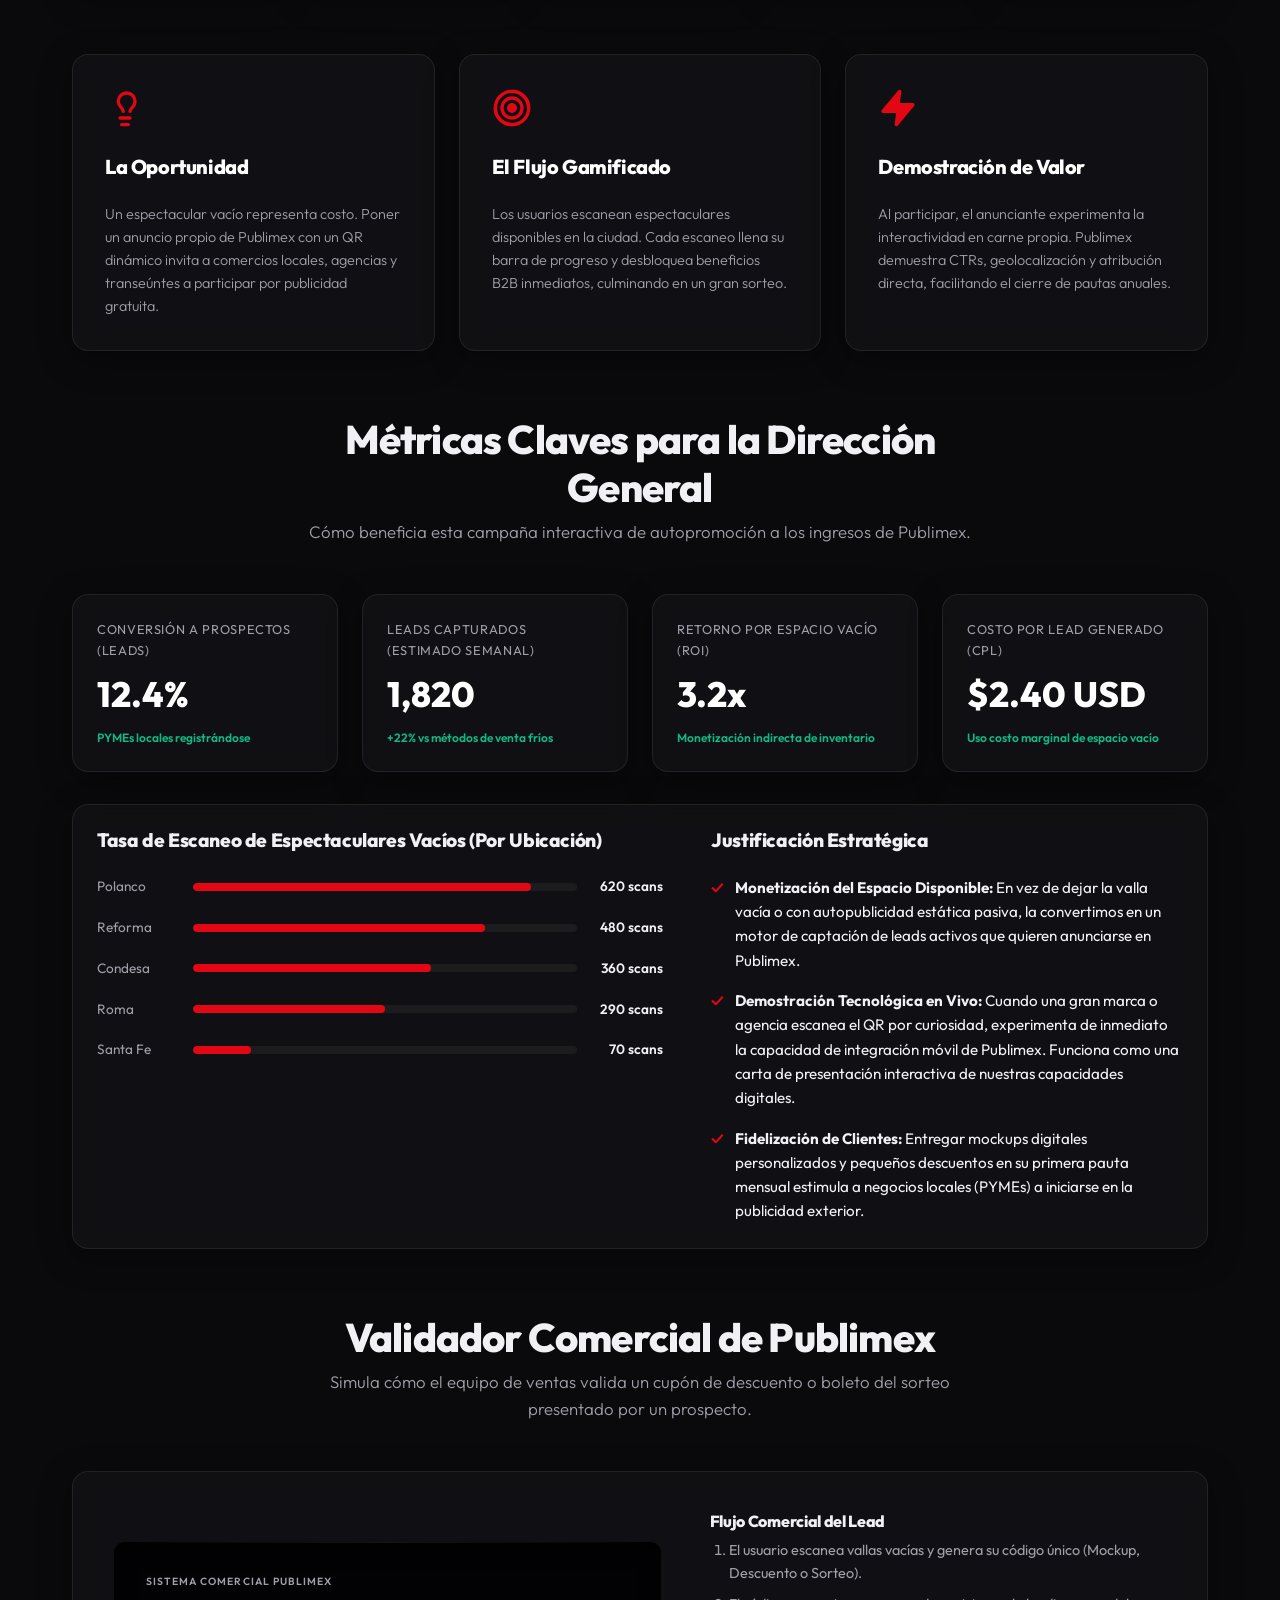
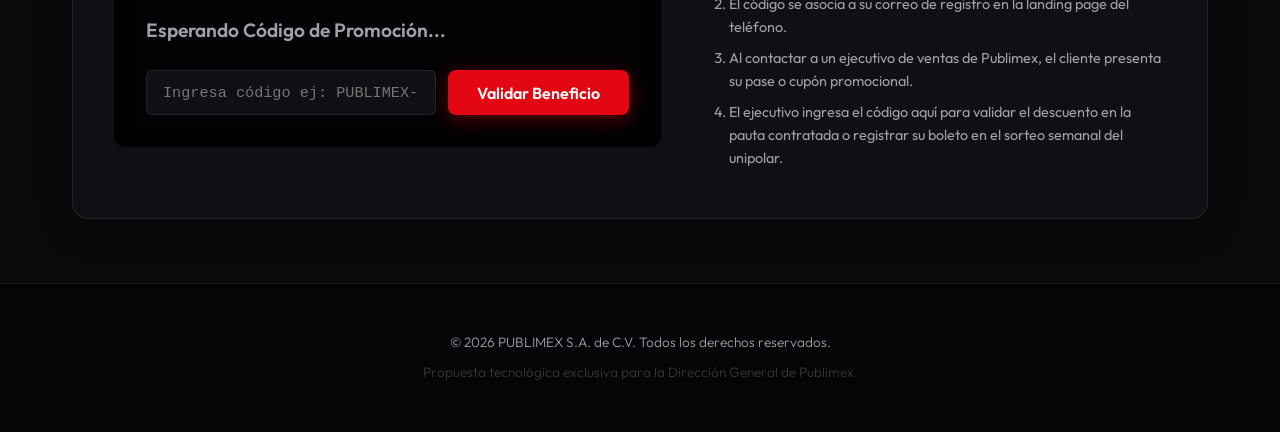
==== commit e1314dfc: "Implement Propuesta C: Copa Taquera B2C Campaign including landscape mockups, interactive scanner, p" ====
--- a/index.html
+++ b/index.html
@@ -26,7 +26,8 @@
         <span class="toggle-label">ENFOQUE DE CAMPAÑA</span>
         <div class="proposal-toggle">
           <a href="#" class="toggle-option active">Propuesta A: Leads B2B</a>
-          <a href="futbol.html" class="toggle-option">Propuesta B: Copa de Selecciones B2C</a>
+          <a href="futbol.html" class="toggle-option">Propuesta B: Copa de Selecciones</a>
+          <a href="tacos.html" class="toggle-option">Propuesta C: Copa Taquera</a>
         </div>
       </div>
 
--- a/styles.css
+++ b/styles.css
@@ -2241,8 +2241,8 @@
 }
 .futbol-theme .matchup-billboard-view {
   width: 100% !important;
-  height: 350px !important; /* 2.5x height (was 140px) */
-  aspect-ratio: auto !important;
+  aspect-ratio: 16 / 9 !important; /* Force correct horizontal aspect ratio */
+  height: auto !important;
   overflow: hidden;
   background: #000;
 }
@@ -2593,3 +2593,612 @@
   }
 }
 
+/* ==========================================================================
+   B2C TACOS CAMPAIGN (PROPOSAL C) - COPA TAQUERA 2026 OVERRIDES
+   ========================================================================== */
+
+.tacos-theme svg:not(.soccer-ball-svg) {
+  width: 100% !important;
+  height: 100% !important;
+  max-width: 100% !important;
+  max-height: 100% !important;
+  display: block;
+}
+
+/* Snap Scroll presentation */
+.tacos-theme {
+  scroll-snap-type: y mandatory;
+  overflow-y: scroll;
+  height: 100vh;
+  max-height: 100vh;
+  background-color: #0c0b0b !important;
+  color: #f3f4f6 !important;
+}
+
+.tacos-theme header {
+  position: sticky;
+  top: 0;
+  z-index: 100;
+  height: 60px !important;
+  background: rgba(12, 11, 11, 0.85) !important;
+  backdrop-filter: blur(10px);
+  border-bottom: 1px solid rgba(220, 38, 38, 0.25) !important;
+}
+
+.tacos-theme .header-container {
+  padding: 0.75rem 2rem !important;
+}
+
+.tacos-theme .screen-100vh {
+  scroll-snap-align: start;
+  scroll-snap-stop: always;
+  min-height: calc(100vh - 60px) !important;
+  height: auto !important;
+  max-height: none !important;
+  scroll-margin-top: 60px;
+  overflow: visible !important;
+  display: flex;
+  flex-direction: column;
+  justify-content: space-between !important;
+  padding: 2.5rem !important;
+  box-sizing: border-box;
+}
+
+/* Force all elements to have 0 border-radius */
+.tacos-theme * {
+  border-radius: 0 !important;
+}
+
+.tacos-theme .hero-content h1 {
+  font-size: 2.1rem !important;
+  margin-bottom: 0.2rem !important;
+  font-weight: 800;
+  letter-spacing: -0.5px;
+  color: #ffffff !important;
+}
+
+.tacos-theme .hero-content .hero-lead {
+  font-size: 0.95rem !important;
+  margin-bottom: 0.2rem !important;
+  line-height: 1.35;
+  color: #a3a3a3 !important;
+}
+
+.tacos-theme .visual-showcase-card {
+  padding: 2.5rem !important;
+  flex: 1;
+  display: flex;
+  flex-direction: column;
+  justify-content: center;
+  max-height: none !important;
+  height: auto !important;
+  background: rgba(220, 38, 38, 0.03) !important;
+  border: 1px solid rgba(220, 38, 38, 0.2) !important;
+  transition: border-color 0.3s ease, box-shadow 0.3s ease;
+}
+
+.tacos-theme .visual-showcase-card:hover {
+  border-color: rgba(220, 38, 38, 0.55) !important;
+  box-shadow: 0 10px 40px rgba(220, 38, 38, 0.15), 0 12px 40px rgba(0, 0, 0, 0.6) !important;
+}
+
+.tacos-theme .visual-showcase-container {
+  display: flex !important;
+  gap: 3rem !important;
+  align-items: stretch !important;
+  height: 70vh !important;
+  min-height: 70vh !important;
+}
+
+.tacos-theme .visual-showcase-image-wrapper {
+  flex: 1.35 !important;
+  height: 70vh !important;
+  min-height: 70vh !important;
+  max-height: 70vh !important;
+  aspect-ratio: 16 / 9 !important;
+  max-width: 62vw !important;
+  overflow: hidden;
+  border: 1px solid rgba(220, 38, 38, 0.25) !important;
+  box-shadow: 0 12px 40px rgba(0, 0, 0, 0.7);
+  background: #000;
+}
+
+.tacos-theme .showcase-img {
+  width: 100% !important;
+  height: 100% !important;
+  object-fit: cover !important;
+  object-position: center !important;
+}
+
+.tacos-theme .visual-showcase-details {
+  flex: 0.65 !important;
+  display: flex !important;
+  flex-direction: column !important;
+  justify-content: space-between !important;
+  height: auto !important;
+  min-height: 100% !important;
+  gap: 1.5rem !important;
+}
+
+.tacos-theme .visual-showcase-details h4 {
+  font-size: 1.25rem !important;
+  color: #ffffff;
+  font-weight: 700;
+}
+
+.tacos-theme .showcase-desc {
+  font-size: 0.9rem !important;
+  line-height: 1.4;
+  color: #a3a3a3 !important;
+}
+
+.tacos-theme .matchup-scoreboard {
+  padding: 0.5rem 1rem !important;
+  margin: 0.4rem 0 !important;
+  background: rgba(220, 38, 38, 0.08) !important;
+  border: 1px solid rgba(220, 38, 38, 0.3) !important;
+}
+
+.tacos-theme .scoreboard-flag {
+  font-size: 2.1rem !important;
+}
+
+.tacos-theme .scoreboard-team-name {
+  font-size: 0.95rem !important;
+}
+
+.tacos-theme .scoreboard-votes {
+  font-size: 1.15rem !important;
+  color: #facc15 !important;
+}
+
+/* Screen 2: Simulator matchups & pasaporte */
+.tacos-theme #demo-simulator {
+  justify-content: flex-start !important;
+  gap: 2rem !important;
+  height: auto !important;
+  max-height: none !important;
+  min-height: calc(100vh - 60px) !important;
+}
+
+.tacos-theme .matchups-horizontal-row {
+  display: grid !important;
+  grid-template-columns: repeat(4, 1fr) !important;
+  gap: 1.5rem !important;
+  margin-bottom: 0 !important;
+  width: 100% !important;
+  height: auto !important;
+  max-height: none !important;
+  min-height: auto !important;
+}
+
+.tacos-theme .soccer-matchup-card {
+  height: auto !important;
+  padding: 1.25rem !important;
+  display: flex !important;
+  flex-direction: column !important;
+  justify-content: space-between !important;
+  background: rgba(255, 255, 255, 0.02) !important;
+  border: 1px solid rgba(255, 255, 255, 0.08) !important;
+  transition: all 0.3s cubic-bezier(0.16, 1, 0.3, 1) !important;
+}
+
+.tacos-theme .soccer-matchup-card:hover {
+  border-color: rgba(234, 179, 8, 0.4) !important;
+  box-shadow: 0 10px 30px rgba(234, 179, 8, 0.12) !important;
+  transform: translateY(-4px) !important;
+}
+
+.tacos-theme .matchup-billboard-view {
+  width: 100% !important;
+  aspect-ratio: 16 / 9 !important;
+  height: auto !important;
+  overflow: hidden;
+  background: #000;
+  border: 1px solid rgba(255,255,255,0.05);
+}
+
+.tacos-theme .matchup-bg-image {
+  width: 100% !important;
+  height: 100% !important;
+  object-fit: cover !important;
+  object-position: center !important;
+}
+
+.tacos-theme .matchup-details {
+  padding-top: 0.75rem !important;
+  gap: 0.6rem !important;
+  flex: 1;
+  display: flex !important;
+  flex-direction: column !important;
+  justify-content: space-between !important;
+}
+
+.tacos-theme .matchup-title {
+  font-size: 1rem !important;
+  font-weight: 700;
+  color: #ffffff;
+}
+
+.tacos-theme .matchup-scoreboard {
+  padding: 0.5rem !important;
+  background: rgba(220, 38, 38, 0.05) !important;
+  border: 1px solid rgba(220, 38, 38, 0.2) !important;
+}
+
+.tacos-theme .scoreboard-flag {
+  font-size: 1.45rem !important;
+}
+
+.tacos-theme .scoreboard-team-name {
+  font-size: 0.75rem !important;
+}
+
+.tacos-theme .scoreboard-votes {
+  font-size: 0.95rem !important;
+}
+
+.tacos-theme .scoreboard-vs {
+  font-size: 0.7rem !important;
+  color: #ef4444 !important;
+  padding: 0.05rem 0.25rem !important;
+}
+
+.tacos-theme .btn-scan-option {
+  padding: 0.5rem 0 !important;
+  font-size: 0.8rem !important;
+  font-weight: 600;
+}
+
+/* Pasaporte Book Grid Overrides (Open Book Style) */
+.tacos-theme .album-book-container {
+  grid-template-columns: 1fr 1fr !important;
+  gap: 2.5rem !important;
+  padding: 2rem 2.5rem !important;
+  max-height: 48vh !important;
+  height: 48vh !important;
+  min-height: 380px !important;
+  background: rgba(220, 38, 38, 0.02) !important;
+  border: 1px solid rgba(220, 38, 38, 0.15) !important;
+  align-self: center;
+  width: 100% !important;
+  display: grid !important;
+  transition: border-color 0.3s ease, box-shadow 0.3s ease;
+}
+
+.tacos-theme .album-book-container:hover {
+  border-color: rgba(234, 179, 8, 0.5) !important;
+  box-shadow: 0 15px 45px rgba(0,0,0,0.85), inset 0 0 25px rgba(234, 179, 8, 0.1) !important;
+}
+
+.tacos-theme .album-book-container::before {
+  left: 50% !important;
+  transform: translateX(-50%) !important;
+  width: 6px !important;
+  background: linear-gradient(90deg, rgba(0,0,0,0.6) 0%, rgba(255,255,255,0.08) 50%, rgba(0,0,0,0.6) 100%) !important;
+}
+
+.tacos-theme .album-book-left {
+  gap: 1.5rem !important;
+  height: 100% !important;
+  display: flex !important;
+  flex-direction: column !important;
+  justify-content: space-between !important;
+  align-items: center !important;
+  text-align: center !important;
+  padding-right: 2rem !important;
+}
+
+.tacos-theme .album-book-right {
+  display: flex !important;
+  justify-content: center !important;
+  align-items: center !important;
+  height: 100% !important;
+  padding-left: 2rem !important;
+}
+
+.tacos-theme .album-badge {
+  font-size: 0.72rem !important;
+  padding: 0.25rem 0.75rem !important;
+}
+
+.tacos-theme .album-cover-header h2 {
+  font-size: 1.7rem !important;
+  margin: 0.3rem 0 !important;
+  color: #ffffff;
+}
+
+.tacos-theme .album-cover-header p {
+  font-size: 0.95rem !important;
+  line-height: 1.45;
+}
+
+.tacos-theme .album-progress-box {
+  padding: 0.8rem 1.5rem !important;
+  background: rgba(0, 0, 0, 0.3) !important;
+  border: 1px solid rgba(255, 255, 255, 0.05) !important;
+  flex-direction: row !important;
+  gap: 2rem !important;
+  align-items: center;
+  justify-content: center !important;
+}
+
+.tacos-theme .counter-display {
+  font-size: 1.45rem !important;
+  padding: 0.45rem 1rem !important;
+  background: rgba(220, 38, 38, 0.1) !important;
+  border: 1px solid rgba(220, 38, 38, 0.3) !important;
+  color: #ef4444 !important;
+}
+
+.tacos-theme .soccer-ball-svg {
+  width: 130px !important;
+  height: 130px !important;
+}
+
+.tacos-theme #album-status-label {
+  font-size: 0.8rem !important;
+  margin-top: 0.5rem !important;
+  align-self: center;
+}
+
+/* 2x5 slots grid */
+.tacos-theme .cromo-album-grid {
+  grid-template-columns: repeat(5, 96px) !important;
+  grid-template-rows: repeat(2, 128px) !important;
+  gap: 0.7rem !important;
+  justify-content: center !important;
+  align-content: center !important;
+}
+
+.tacos-theme .album-slot {
+  width: 96px !important;
+  height: 128px !important;
+  background: rgba(0, 0, 0, 0.4) !important;
+  border: 1.5px dashed rgba(220, 38, 38, 0.4) !important;
+}
+
+.tacos-theme .album-slot-num {
+  font-size: 2.5rem !important;
+  color: rgba(220, 38, 38, 0.15) !important;
+}
+
+.tacos-theme .album-slot-team-name {
+  font-size: 0.72rem !important;
+  bottom: 8px !important;
+  color: #888 !important;
+}
+
+/* Sello / Cromo overrides inside the slots */
+.tacos-theme .real-cromo {
+  border: 3.5px solid #ffffff !important;
+  background: #18181b !important;
+  padding: 0.45rem 0.3rem !important;
+  box-shadow: 0 4px 10px rgba(0,0,0,0.5) !important;
+  transition: transform 0.25s cubic-bezier(0.175, 0.885, 0.32, 1.275), box-shadow 0.25s ease !important;
+}
+
+.tacos-theme .real-cromo:hover {
+  transform: scale(1.22) rotate(-1deg) !important;
+  z-index: 50 !important;
+  box-shadow: 0 12px 30px rgba(255, 255, 255, 0.1) !important;
+}
+
+.tacos-theme .real-cromo-badge {
+  font-size: 8px !important;
+  background: #dc2626 !important;
+  color: white !important;
+  padding: 1px 4px !important;
+}
+
+.tacos-theme .real-cromo-shield {
+  width: 75% !important;
+  height: 52% !important;
+}
+
+.tacos-theme .real-cromo-flag {
+  font-size: 1.4rem !important;
+}
+
+.tacos-theme .real-cromo-name {
+  font-size: 0.75rem !important;
+  max-width: 95% !important;
+  color: #fff !important;
+}
+
+/* Screen 3: Analytics & Validation */
+.tacos-theme #analytics-validation {
+  justify-content: space-between !important;
+  gap: 2rem !important;
+}
+
+.tacos-theme .analytics-grid {
+  gap: 1.25rem !important;
+  margin-bottom: 0 !important;
+  height: 18vh !important;
+  max-height: 160px !important;
+  min-height: 125px !important;
+}
+
+.tacos-theme .stat-card {
+  padding: 1.25rem !important;
+  background: rgba(220, 38, 38, 0.02) !important;
+  border: 1px solid rgba(220, 38, 38, 0.15) !important;
+  display: flex !important;
+  flex-direction: column !important;
+  justify-content: center !important;
+  height: 100% !important;
+  transition: all 0.3s cubic-bezier(0.16, 1, 0.3, 1) !important;
+}
+
+.tacos-theme .stat-card:hover {
+  border-color: rgba(234, 179, 8, 0.35) !important;
+  box-shadow: 0 10px 30px rgba(234, 179, 8, 0.12) !important;
+  transform: translateY(-3px) !important;
+}
+
+.tacos-theme .stat-label {
+  font-size: 0.9rem !important;
+  margin-bottom: 0.4rem !important;
+}
+
+.tacos-theme .stat-value {
+  font-size: 1.95rem !important;
+  font-weight: 800;
+}
+
+.tacos-theme .stat-change {
+  font-size: 0.72rem !important;
+}
+
+.tacos-theme .validation-container {
+  padding: 2rem !important;
+  background: rgba(220, 38, 38, 0.01) !important;
+  border: 1px solid rgba(220, 38, 38, 0.2) !important;
+  height: 46vh !important;
+  max-height: 480px !important;
+  min-height: 380px !important;
+  transition: border-color 0.3s ease, box-shadow 0.3s ease;
+}
+
+.tacos-theme .validation-container:hover {
+  border-color: rgba(220, 38, 38, 0.4) !important;
+  box-shadow: 0 12px 36px rgba(220, 38, 38, 0.1) !important;
+}
+
+.tacos-theme .validator-ui {
+  gap: 2rem !important;
+  height: 100% !important;
+}
+
+.tacos-theme .validator-screen {
+  padding: 1.25rem 1.75rem !important;
+  height: 100% !important;
+  justify-content: space-between !important;
+}
+
+.tacos-theme #validator-status {
+  font-size: 1.25rem !important;
+  margin: 0.6rem 0 !important;
+}
+
+.tacos-theme .validator-inputs {
+  gap: 0.8rem !important;
+}
+
+.tacos-theme .validator-inputs input {
+  padding: 0.6rem 1rem !important;
+  font-size: 0.95rem !important;
+}
+
+.tacos-theme .validator-inputs button {
+  padding: 0.6rem 1.2rem !important;
+  font-size: 0.95rem !important;
+}
+
+.tacos-theme .validation-message-box {
+  margin-top: 0.6rem !important;
+  padding: 0.5rem 1rem !important;
+  font-size: 0.85rem !important;
+}
+
+.tacos-theme .validator-context {
+  font-size: 0.85rem !important;
+}
+
+/* Scanner Modal overrides */
+.tacos-theme .modal-dialog {
+  max-width: 350px !important;
+  padding: 1.25rem !important;
+  background: #0f0e0e !important;
+  border: 2px solid #dc2626 !important;
+}
+
+.tacos-theme .scanner-container {
+  gap: 0.8rem !important;
+}
+
+.tacos-theme .scanner-header h4 {
+  font-size: 1rem !important;
+  color: #ffffff;
+}
+
+.tacos-theme .scanner-phone-frame {
+  width: 220px !important;
+  height: 320px !important;
+  padding: 8px !important;
+  background: #18181b !important;
+  border: 2px solid #2d2d30 !important;
+}
+
+.tacos-theme .scanner-aim-box {
+  width: 150px !important;
+  height: 150px !important;
+}
+
+.tacos-theme .qr-target-preview {
+  padding: 0.5rem !important;
+}
+
+.tacos-theme .qr-target-preview > div {
+  width: 130px !important;
+  height: 130px !important;
+  padding: 6px !important;
+}
+
+.tacos-theme .qr-target-preview > div > div {
+  width: 54px !important;
+  height: 54px !important;
+}
+
+.tacos-theme .scanner-info-text {
+  font-size: 0.78rem !important;
+  color: #a3a3a3;
+}
+
+.tacos-theme .scanner-viewport-wrapper {
+  min-height: 330px !important;
+}
+
+.tacos-theme .success-title {
+  font-size: 1.45rem !important;
+}
+
+.tacos-theme .success-subtitle {
+  font-size: 0.85rem !important;
+}
+
+.tacos-theme .modal-billboard-container {
+  height: 190px !important;
+}
+
+.tacos-theme .modal-billboard-container .real-cromo {
+  width: 105px !important;
+  height: 140px !important;
+  border: 3px solid #ffffff !important;
+  padding: 0.4rem 0.25rem !important;
+}
+
+.tacos-theme .modal-billboard-container .real-cromo-flag {
+  font-size: 1.3rem !important;
+}
+
+.tacos-theme .modal-billboard-container .real-cromo-name {
+  font-size: 0.72rem !important;
+}
+
+.tacos-theme .progress-details-text {
+  font-size: 0.85rem !important;
+}
+
+/* Flying Sticker container size overrides */
+.tacos-theme #flying-sticker-effect {
+  position: absolute !important;
+  inset: auto !important;
+  right: auto !important;
+  bottom: auto !important;
+  margin: 0 !important;
+  box-sizing: border-box !important;
+  pointer-events: none;
+  z-index: 10000;
+}
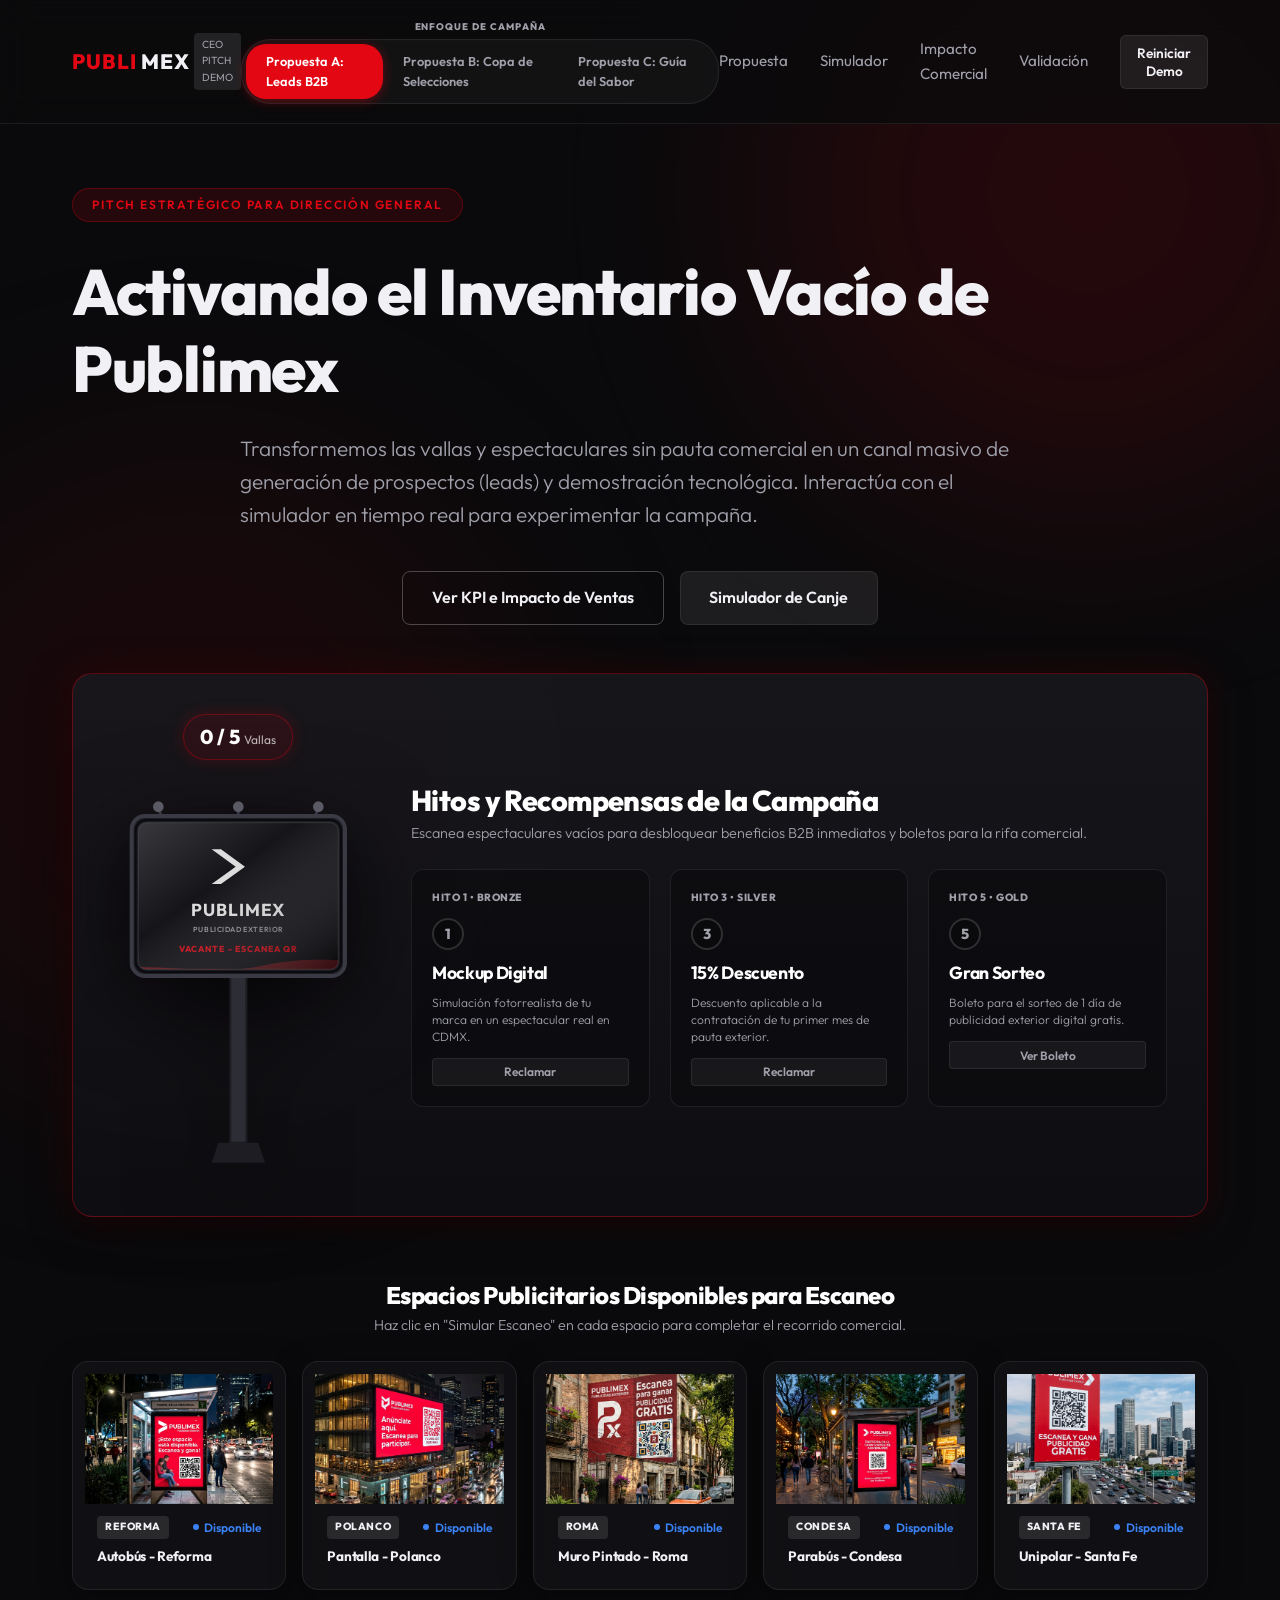
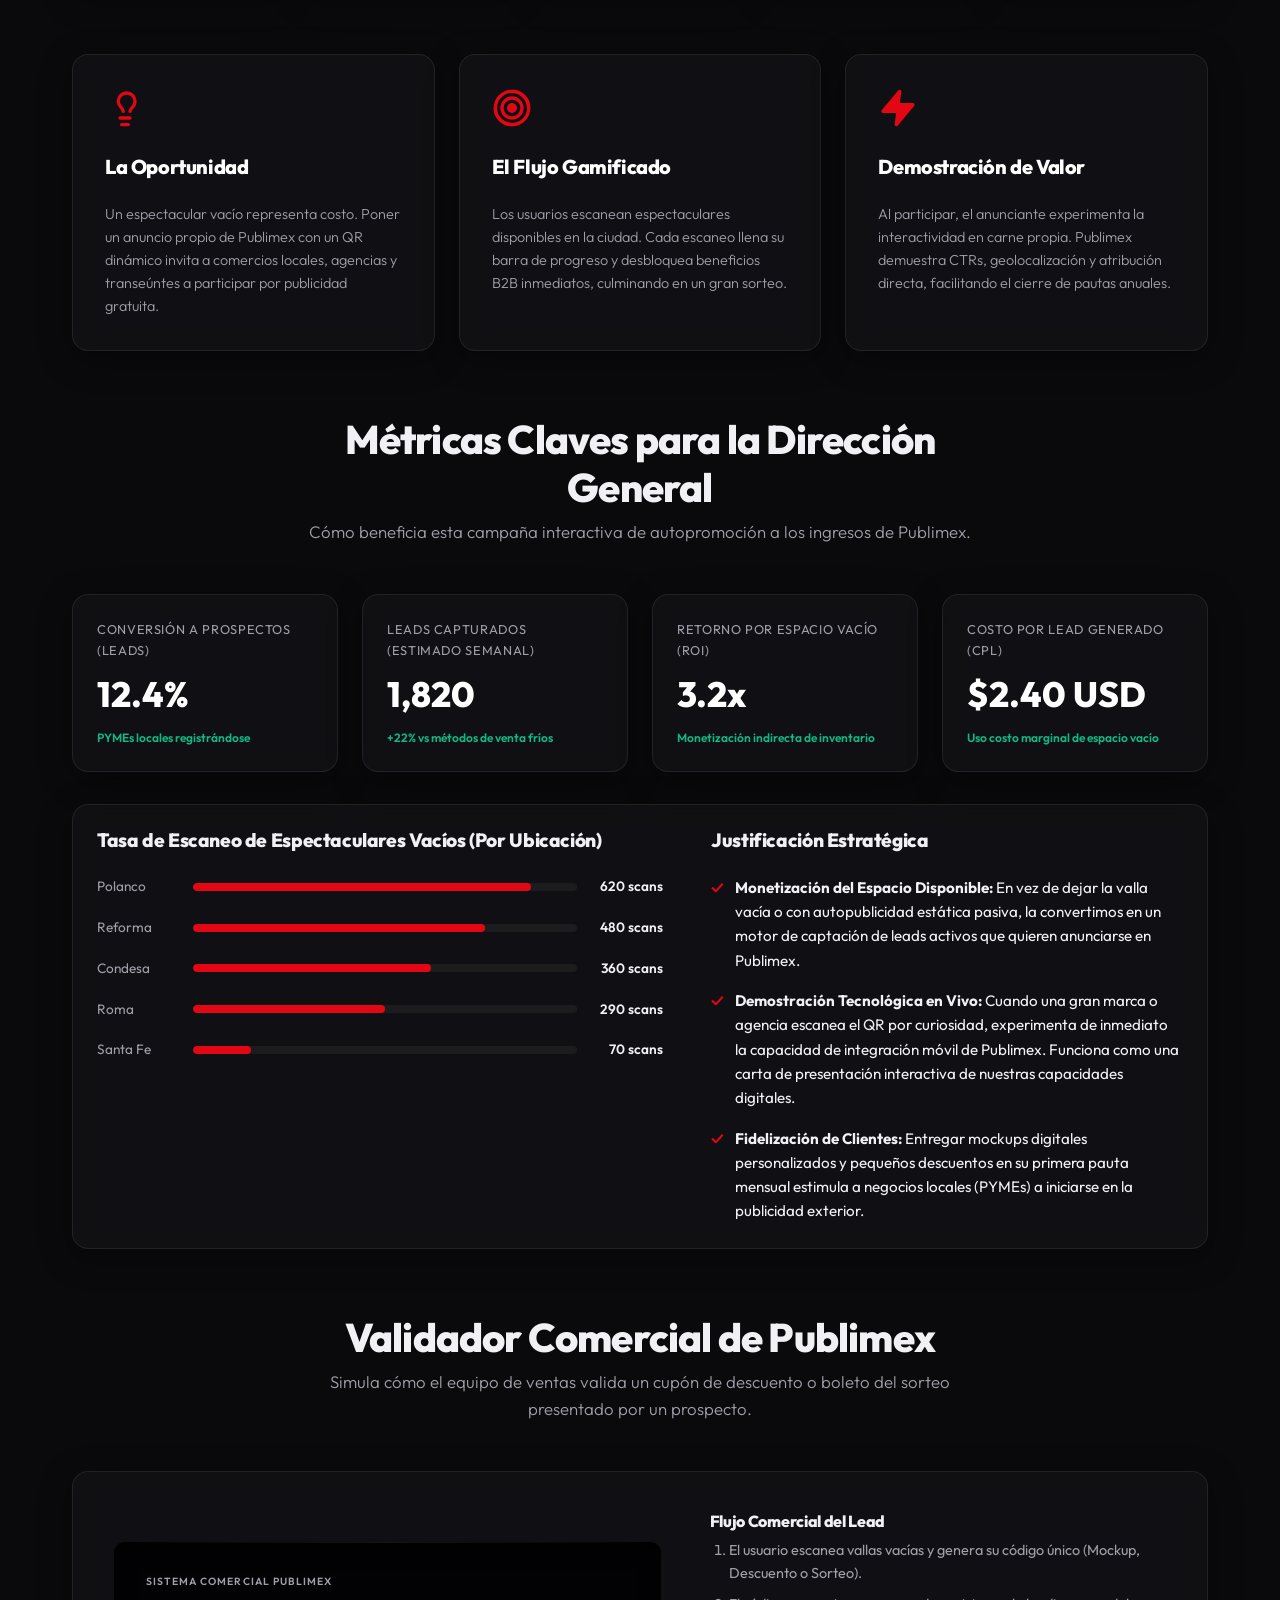
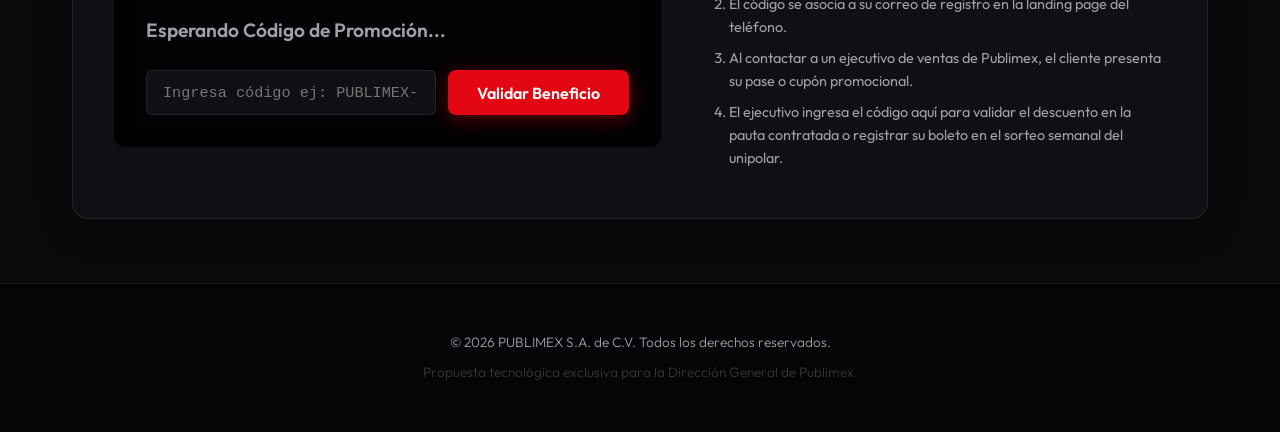
==== commit cc45cc9c: "propuesta selecciones de futbol" ====
--- a/index.html
+++ b/index.html
@@ -27,7 +27,7 @@
         <div class="proposal-toggle">
           <a href="#" class="toggle-option active">Propuesta A: Leads B2B</a>
           <a href="futbol.html" class="toggle-option">Propuesta B: Copa de Selecciones</a>
-          <a href="tacos.html" class="toggle-option">Propuesta C: Copa Taquera</a>
+          <a href="tacos.html" class="toggle-option">Propuesta C: Guía del Sabor</a>
         </div>
       </div>
 
--- a/styles.css
+++ b/styles.css
@@ -2850,272 +2850,186 @@
   font-weight: 600;
 }
 
-/* Pasaporte Book Grid Overrides (Open Book Style) */
-.tacos-theme .album-book-container {
-  grid-template-columns: 1fr 1fr !important;
-  gap: 2.5rem !important;
-  padding: 2rem 2.5rem !important;
-  max-height: 48vh !important;
-  height: 48vh !important;
-  min-height: 380px !important;
+/* CDMX Flavor Map Dashboard Styles */
+.tacos-theme .flavor-dashboard-container {
+  display: flex;
+  flex-direction: column;
+  padding: 1.5rem 2rem !important;
   background: rgba(220, 38, 38, 0.02) !important;
   border: 1px solid rgba(220, 38, 38, 0.15) !important;
-  align-self: center;
-  width: 100% !important;
-  display: grid !important;
+  min-height: 400px;
+  position: relative;
+  overflow: hidden;
   transition: border-color 0.3s ease, box-shadow 0.3s ease;
 }
 
-.tacos-theme .album-book-container:hover {
-  border-color: rgba(234, 179, 8, 0.5) !important;
-  box-shadow: 0 15px 45px rgba(0,0,0,0.85), inset 0 0 25px rgba(234, 179, 8, 0.1) !important;
-}
-
-.tacos-theme .album-book-container::before {
-  left: 50% !important;
-  transform: translateX(-50%) !important;
-  width: 6px !important;
-  background: linear-gradient(90deg, rgba(0,0,0,0.6) 0%, rgba(255,255,255,0.08) 50%, rgba(0,0,0,0.6) 100%) !important;
-}
-
-.tacos-theme .album-book-left {
-  gap: 1.5rem !important;
-  height: 100% !important;
-  display: flex !important;
-  flex-direction: column !important;
-  justify-content: space-between !important;
-  align-items: center !important;
-  text-align: center !important;
-  padding-right: 2rem !important;
-}
-
-.tacos-theme .album-book-right {
-  display: flex !important;
-  justify-content: center !important;
-  align-items: center !important;
-  height: 100% !important;
-  padding-left: 2rem !important;
-}
-
-.tacos-theme .album-badge {
-  font-size: 0.72rem !important;
-  padding: 0.25rem 0.75rem !important;
-}
-
-.tacos-theme .album-cover-header h2 {
-  font-size: 1.7rem !important;
-  margin: 0.3rem 0 !important;
-  color: #ffffff;
-}
-
-.tacos-theme .album-cover-header p {
-  font-size: 0.95rem !important;
-  line-height: 1.45;
-}
-
-.tacos-theme .album-progress-box {
-  padding: 0.8rem 1.5rem !important;
-  background: rgba(0, 0, 0, 0.3) !important;
-  border: 1px solid rgba(255, 255, 255, 0.05) !important;
-  flex-direction: row !important;
-  gap: 2rem !important;
-  align-items: center;
-  justify-content: center !important;
-}
-
-.tacos-theme .counter-display {
-  font-size: 1.45rem !important;
-  padding: 0.45rem 1rem !important;
-  background: rgba(220, 38, 38, 0.1) !important;
-  border: 1px solid rgba(220, 38, 38, 0.3) !important;
-  color: #ef4444 !important;
-}
-
-.tacos-theme .soccer-ball-svg {
-  width: 130px !important;
-  height: 130px !important;
-}
-
-.tacos-theme #album-status-label {
-  font-size: 0.8rem !important;
-  margin-top: 0.5rem !important;
-  align-self: center;
-}
-
-/* 2x5 slots grid */
-.tacos-theme .cromo-album-grid {
-  grid-template-columns: repeat(5, 96px) !important;
-  grid-template-rows: repeat(2, 128px) !important;
-  gap: 0.7rem !important;
-  justify-content: center !important;
-  align-content: center !important;
-}
-
-.tacos-theme .album-slot {
-  width: 96px !important;
-  height: 128px !important;
-  background: rgba(0, 0, 0, 0.4) !important;
-  border: 1.5px dashed rgba(220, 38, 38, 0.4) !important;
-}
-
-.tacos-theme .album-slot-num {
-  font-size: 2.5rem !important;
-  color: rgba(220, 38, 38, 0.15) !important;
-}
-
-.tacos-theme .album-slot-team-name {
-  font-size: 0.72rem !important;
-  bottom: 8px !important;
-  color: #888 !important;
-}
-
-/* Sello / Cromo overrides inside the slots */
-.tacos-theme .real-cromo {
-  border: 3.5px solid #ffffff !important;
-  background: #18181b !important;
-  padding: 0.45rem 0.3rem !important;
-  box-shadow: 0 4px 10px rgba(0,0,0,0.5) !important;
-  transition: transform 0.25s cubic-bezier(0.175, 0.885, 0.32, 1.275), box-shadow 0.25s ease !important;
-}
-
-.tacos-theme .real-cromo:hover {
-  transform: scale(1.22) rotate(-1deg) !important;
-  z-index: 50 !important;
-  box-shadow: 0 12px 30px rgba(255, 255, 255, 0.1) !important;
-}
-
-.tacos-theme .real-cromo-badge {
-  font-size: 8px !important;
-  background: #dc2626 !important;
-  color: white !important;
-  padding: 1px 4px !important;
-}
-
-.tacos-theme .real-cromo-shield {
-  width: 75% !important;
-  height: 52% !important;
-}
-
-.tacos-theme .real-cromo-flag {
-  font-size: 1.4rem !important;
-}
-
-.tacos-theme .real-cromo-name {
-  font-size: 0.75rem !important;
-  max-width: 95% !important;
-  color: #fff !important;
-}
-
-/* Screen 3: Analytics & Validation */
-.tacos-theme #analytics-validation {
-  justify-content: space-between !important;
-  gap: 2rem !important;
-}
-
-.tacos-theme .analytics-grid {
-  gap: 1.25rem !important;
-  margin-bottom: 0 !important;
-  height: 18vh !important;
-  max-height: 160px !important;
-  min-height: 125px !important;
-}
-
-.tacos-theme .stat-card {
-  padding: 1.25rem !important;
-  background: rgba(220, 38, 38, 0.02) !important;
-  border: 1px solid rgba(220, 38, 38, 0.15) !important;
-  display: flex !important;
-  flex-direction: column !important;
-  justify-content: center !important;
-  height: 100% !important;
-  transition: all 0.3s cubic-bezier(0.16, 1, 0.3, 1) !important;
-}
-
-.tacos-theme .stat-card:hover {
+.tacos-theme .flavor-dashboard-container:hover {
   border-color: rgba(234, 179, 8, 0.35) !important;
-  box-shadow: 0 10px 30px rgba(234, 179, 8, 0.12) !important;
-  transform: translateY(-3px) !important;
-}
-
-.tacos-theme .stat-label {
-  font-size: 0.9rem !important;
-  margin-bottom: 0.4rem !important;
-}
-
-.tacos-theme .stat-value {
-  font-size: 1.95rem !important;
+  box-shadow: 0 15px 45px rgba(0,0,0,0.85) !important;
+}
+
+.tacos-theme .map-overlay-lock {
+  position: absolute;
+  inset: 0;
+  background: rgba(10, 10, 12, 0.85);
+  backdrop-filter: blur(8px);
+  -webkit-backdrop-filter: blur(8px);
+  z-index: 50;
+  display: flex;
+  align-items: center;
+  justify-content: center;
+}
+
+.tacos-theme .lock-card {
+  max-width: 400px;
+  background: rgba(15, 14, 14, 0.95) !important;
+  border: 1.5px solid #dc2626 !important;
+  padding: 2rem !important;
+  box-shadow: 0 10px 40px rgba(0,0,0,0.8);
+}
+
+/* CDMX Map styles */
+.tacos-theme .map-svg-container {
+  border: 1px solid rgba(255, 255, 255, 0.08);
+  background: rgba(10, 10, 12, 0.6);
+  position: relative;
+  overflow: hidden;
+}
+
+.tacos-theme .cdmx-svg-map {
+  display: block;
+}
+
+/* Glowing Map Pins */
+.tacos-theme .map-pin {
+  transition: transform 0.3s cubic-bezier(0.175, 0.885, 0.32, 1.275);
+}
+
+.tacos-theme .map-pin text {
+  fill: #fff;
+  font-family: monospace;
   font-weight: 800;
-}
-
-.tacos-theme .stat-change {
-  font-size: 0.72rem !important;
-}
-
-.tacos-theme .validation-container {
-  padding: 2rem !important;
-  background: rgba(220, 38, 38, 0.01) !important;
-  border: 1px solid rgba(220, 38, 38, 0.2) !important;
-  height: 46vh !important;
-  max-height: 480px !important;
-  min-height: 380px !important;
-  transition: border-color 0.3s ease, box-shadow 0.3s ease;
-}
-
-.tacos-theme .validation-container:hover {
+  text-anchor: middle;
+  dominant-baseline: central;
+  pointer-events: none;
+}
+
+.tacos-theme .map-pin:hover,
+.tacos-theme .map-pin.selected {
+  transform: scale(1.3);
+}
+
+.tacos-theme .map-pin circle:nth-child(2) {
+  transition: r 0.25s ease;
+}
+
+.tacos-theme .pin-pulse {
+  animation: pinPulseRing 2s infinite ease-out;
+  transform-origin: center;
+  pointer-events: none;
+}
+
+@keyframes pinPulseRing {
+  0% {
+    r: 6;
+    opacity: 0.8;
+  }
+  100% {
+    r: 20;
+    opacity: 0;
+  }
+}
+
+/* Map Tooltip Card */
+.tacos-theme .map-tooltip {
+  position: absolute;
+  bottom: 12px;
+  left: 12px;
+  right: 12px;
+  background: rgba(10, 10, 12, 0.95);
+  border: 1.5px solid rgba(220, 38, 38, 0.3);
+  padding: 0.65rem 0.9rem;
+  box-shadow: 0 8px 30px rgba(0,0,0,0.85);
+  z-index: 10;
+  opacity: 1;
+  transform: translateY(0);
+  transition: opacity 0.3s ease, transform 0.3s ease;
+  pointer-events: auto;
+}
+
+.tacos-theme .map-tooltip.hidden {
+  opacity: 0;
+  transform: translateY(10px);
+  pointer-events: none;
+}
+
+.tacos-theme .tooltip-badge {
+  font-size: 0.6rem;
+  padding: 0.1rem 0.4rem;
+  background: #dc2626;
+  color: white;
+  font-weight: 800;
+  letter-spacing: 0.5px;
+}
+
+/* Ranking Table styles */
+.tacos-theme .ranking-row {
+  border: 1px solid rgba(255,255,255,0.05);
+  background: rgba(0,0,0,0.2);
+  transition: all 0.25s cubic-bezier(0.16, 1, 0.3, 1);
+}
+
+.tacos-theme .ranking-row:hover {
+  border-color: rgba(234, 179, 8, 0.3) !important;
+  background: rgba(234, 179, 8, 0.02) !important;
+  transform: translateX(4px);
+}
+
+.tacos-theme .ranking-row.active {
   border-color: rgba(220, 38, 38, 0.4) !important;
-  box-shadow: 0 12px 36px rgba(220, 38, 38, 0.1) !important;
-}
-
-.tacos-theme .validator-ui {
-  gap: 2rem !important;
-  height: 100% !important;
-}
-
-.tacos-theme .validator-screen {
-  padding: 1.25rem 1.75rem !important;
-  height: 100% !important;
-  justify-content: space-between !important;
-}
-
-.tacos-theme #validator-status {
-  font-size: 1.25rem !important;
-  margin: 0.6rem 0 !important;
-}
-
-.tacos-theme .validator-inputs {
-  gap: 0.8rem !important;
-}
-
-.tacos-theme .validator-inputs input {
-  padding: 0.6rem 1rem !important;
-  font-size: 0.95rem !important;
-}
-
-.tacos-theme .validator-inputs button {
-  padding: 0.6rem 1.2rem !important;
-  font-size: 0.95rem !important;
-}
-
-.tacos-theme .validation-message-box {
-  margin-top: 0.6rem !important;
-  padding: 0.5rem 1rem !important;
-  font-size: 0.85rem !important;
-}
-
-.tacos-theme .validator-context {
-  font-size: 0.85rem !important;
-}
+  background: rgba(220, 38, 38, 0.05) !important;
+  box-shadow: inset 0 0 10px rgba(220, 38, 38, 0.05);
+}
+
+.tacos-theme .ranking-bar-track {
+  height: 6px;
+  background: rgba(255,255,255,0.05);
+}
+
+.tacos-theme .ranking-bar-fill {
+  height: 100%;
+  transition: width 0.8s cubic-bezier(0.16, 1, 0.3, 1);
+}
+
+.tacos-theme .guide-badge {
+  font-size: 0.6rem;
+  padding: 0.15rem 0.4rem;
+  border: 1px solid rgba(220, 38, 38, 0.25);
+  background: rgba(220, 38, 38, 0.05);
+  color: #ef4444;
+  font-weight: 800;
+  letter-spacing: 0.5px;
+  display: inline-block;
+}
+
+/* Section 3: Removed validator console in favor of CDMX Map Dashboard */
 
 /* Scanner Modal overrides */
 .tacos-theme .modal-dialog {
-  max-width: 350px !important;
-  padding: 1.25rem !important;
+  max-width: 480px !important;
+  width: 90vw !important;
+  padding: 0 !important;
+  background: transparent !important;
+  border: none !important;
+}
+
+.tacos-theme .scanner-container {
+  width: 100% !important;
+  max-width: 480px !important;
   background: #0f0e0e !important;
   border: 2px solid #dc2626 !important;
-}
-
-.tacos-theme .scanner-container {
-  gap: 0.8rem !important;
+  border-radius: 0 !important;
+  gap: 0 !important;
 }
 
 .tacos-theme .scanner-header h4 {
@@ -3124,16 +3038,17 @@
 }
 
 .tacos-theme .scanner-phone-frame {
-  width: 220px !important;
-  height: 320px !important;
-  padding: 8px !important;
+  width: 260px !important;
+  height: 340px !important;
+  padding: 10px !important;
   background: #18181b !important;
   border: 2px solid #2d2d30 !important;
+  border-radius: 0 !important;
 }
 
 .tacos-theme .scanner-aim-box {
-  width: 150px !important;
-  height: 150px !important;
+  width: 160px !important;
+  height: 160px !important;
 }
 
 .tacos-theme .qr-target-preview {
@@ -3141,9 +3056,9 @@
 }
 
 .tacos-theme .qr-target-preview > div {
-  width: 130px !important;
-  height: 130px !important;
-  padding: 6px !important;
+  width: 140px !important;
+  height: 140px !important;
+  padding: 8px !important;
 }
 
 .tacos-theme .qr-target-preview > div > div {
@@ -3157,7 +3072,18 @@
 }
 
 .tacos-theme .scanner-viewport-wrapper {
-  min-height: 330px !important;
+  min-height: 380px !important;
+  padding: 1rem 1.5rem !important;
+}
+
+.tacos-theme .scanner-screen-form {
+  padding: 1.5rem 1.5rem !important;
+  background: #0c0b0b !important;
+  animation: modalFadeIn 0.4s ease-out forwards;
+}
+
+.tacos-theme .scanner-screen-success {
+  padding: 1.5rem !important;
 }
 
 .tacos-theme .success-title {
@@ -3168,37 +3094,116 @@
   font-size: 0.85rem !important;
 }
 
-.tacos-theme .modal-billboard-container {
-  height: 190px !important;
-}
-
-.tacos-theme .modal-billboard-container .real-cromo {
-  width: 105px !important;
-  height: 140px !important;
-  border: 3px solid #ffffff !important;
-  padding: 0.4rem 0.25rem !important;
-}
-
-.tacos-theme .modal-billboard-container .real-cromo-flag {
-  font-size: 1.3rem !important;
-}
-
-.tacos-theme .modal-billboard-container .real-cromo-name {
-  font-size: 0.72rem !important;
-}
-
-.tacos-theme .progress-details-text {
-  font-size: 0.85rem !important;
-}
-
-/* Flying Sticker container size overrides */
-.tacos-theme #flying-sticker-effect {
-  position: absolute !important;
-  inset: auto !important;
-  right: auto !important;
-  bottom: auto !important;
-  margin: 0 !important;
-  box-sizing: border-box !important;
+/* Removed unused stamp and flying cromo styles */
+
+.tacos-theme .scanner-screen-form {
+  padding: 1.5rem 1rem !important;
+  background: #0c0b0b !important;
+  animation: modalFadeIn 0.4s ease-out forwards;
+}
+
+.tacos-theme .scanner-screen-form select,
+.tacos-theme .scanner-screen-form input {
+  border-radius: 0 !important;
+  background: rgba(0, 0, 0, 0.4) !important;
+  border: 1px solid rgba(220, 38, 38, 0.25) !important;
+  color: #fff !important;
+  font-family: inherit;
+  font-size: 0.85rem;
+  width: 100%;
+  box-sizing: border-box;
+}
+
+.tacos-theme .scanner-screen-form select:focus,
+.tacos-theme .scanner-screen-form input:focus {
+  outline: none !important;
+  border-color: #dc2626 !important;
+  box-shadow: 0 0 8px rgba(220, 38, 38, 0.3) !important;
+}
+
+/* ===== GUÍA DEL SABOR – CDMX FLAVOR MAP DASHBOARD ===== */
+
+/* Container */
+.flavor-dashboard-container {
+  padding: 1.5rem;
+  border: 1px solid rgba(255, 255, 255, 0.06);
+  background: rgba(10, 10, 12, 0.85);
+  position: relative;
+  overflow: hidden;
+}
+
+/* Lock Overlay */
+.map-overlay-lock {
+  position: absolute;
+  inset: 0;
+  z-index: 20;
+  display: flex;
+  align-items: center;
+  justify-content: center;
+  background: rgba(10, 10, 12, 0.88);
+  backdrop-filter: blur(12px);
+  -webkit-backdrop-filter: blur(12px);
+}
+
+/* Map SVG Pins */
+.map-pin {
+  transition: transform 0.25s ease;
+}
+.map-pin:hover {
+  transform: scale(1.25);
+}
+.map-pin.selected circle:first-child {
+  opacity: 1;
+}
+
+/* Pin Pulse Animation */
+.pin-pulse {
+  animation: pinPulseRing 2.2s ease-out infinite;
+  transform-origin: center;
+}
+@keyframes pinPulseRing {
+  0% { opacity: 0.6; r: 8; }
+  70% { opacity: 0; r: 20; }
+  100% { opacity: 0; r: 20; }
+}
+
+/* Map Tooltip */
+.map-tooltip {
+  transition: opacity 0.3s ease, transform 0.3s ease;
+}
+.map-tooltip.hidden {
+  opacity: 0;
   pointer-events: none;
-  z-index: 10000;
-}
+  transform: translateY(8px);
+}
+
+/* Ranking Rows */
+.ranking-row {
+  transition: all 0.2s ease;
+}
+.ranking-row:hover {
+  background: rgba(255, 255, 255, 0.04) !important;
+  border-color: rgba(255, 255, 255, 0.12) !important;
+}
+.ranking-row.active {
+  border-color: rgba(220, 38, 38, 0.4) !important;
+  background: rgba(220, 38, 38, 0.06) !important;
+}
+.ranking-row.user-voted-row {
+  border-color: rgba(16, 185, 129, 0.35) !important;
+  background: rgba(16, 185, 129, 0.04) !important;
+}
+
+/* Live Pulse Badge */
+.live-pulse {
+  animation: livePulse 1.4s ease-in-out infinite;
+}
+@keyframes livePulse {
+  0%, 100% { opacity: 1; box-shadow: 0 0 6px #ef4444; }
+  50% { opacity: 0.4; box-shadow: 0 0 2px #ef4444; }
+}
+
+/* Utility */
+.hidden {
+  display: none !important;
+}
